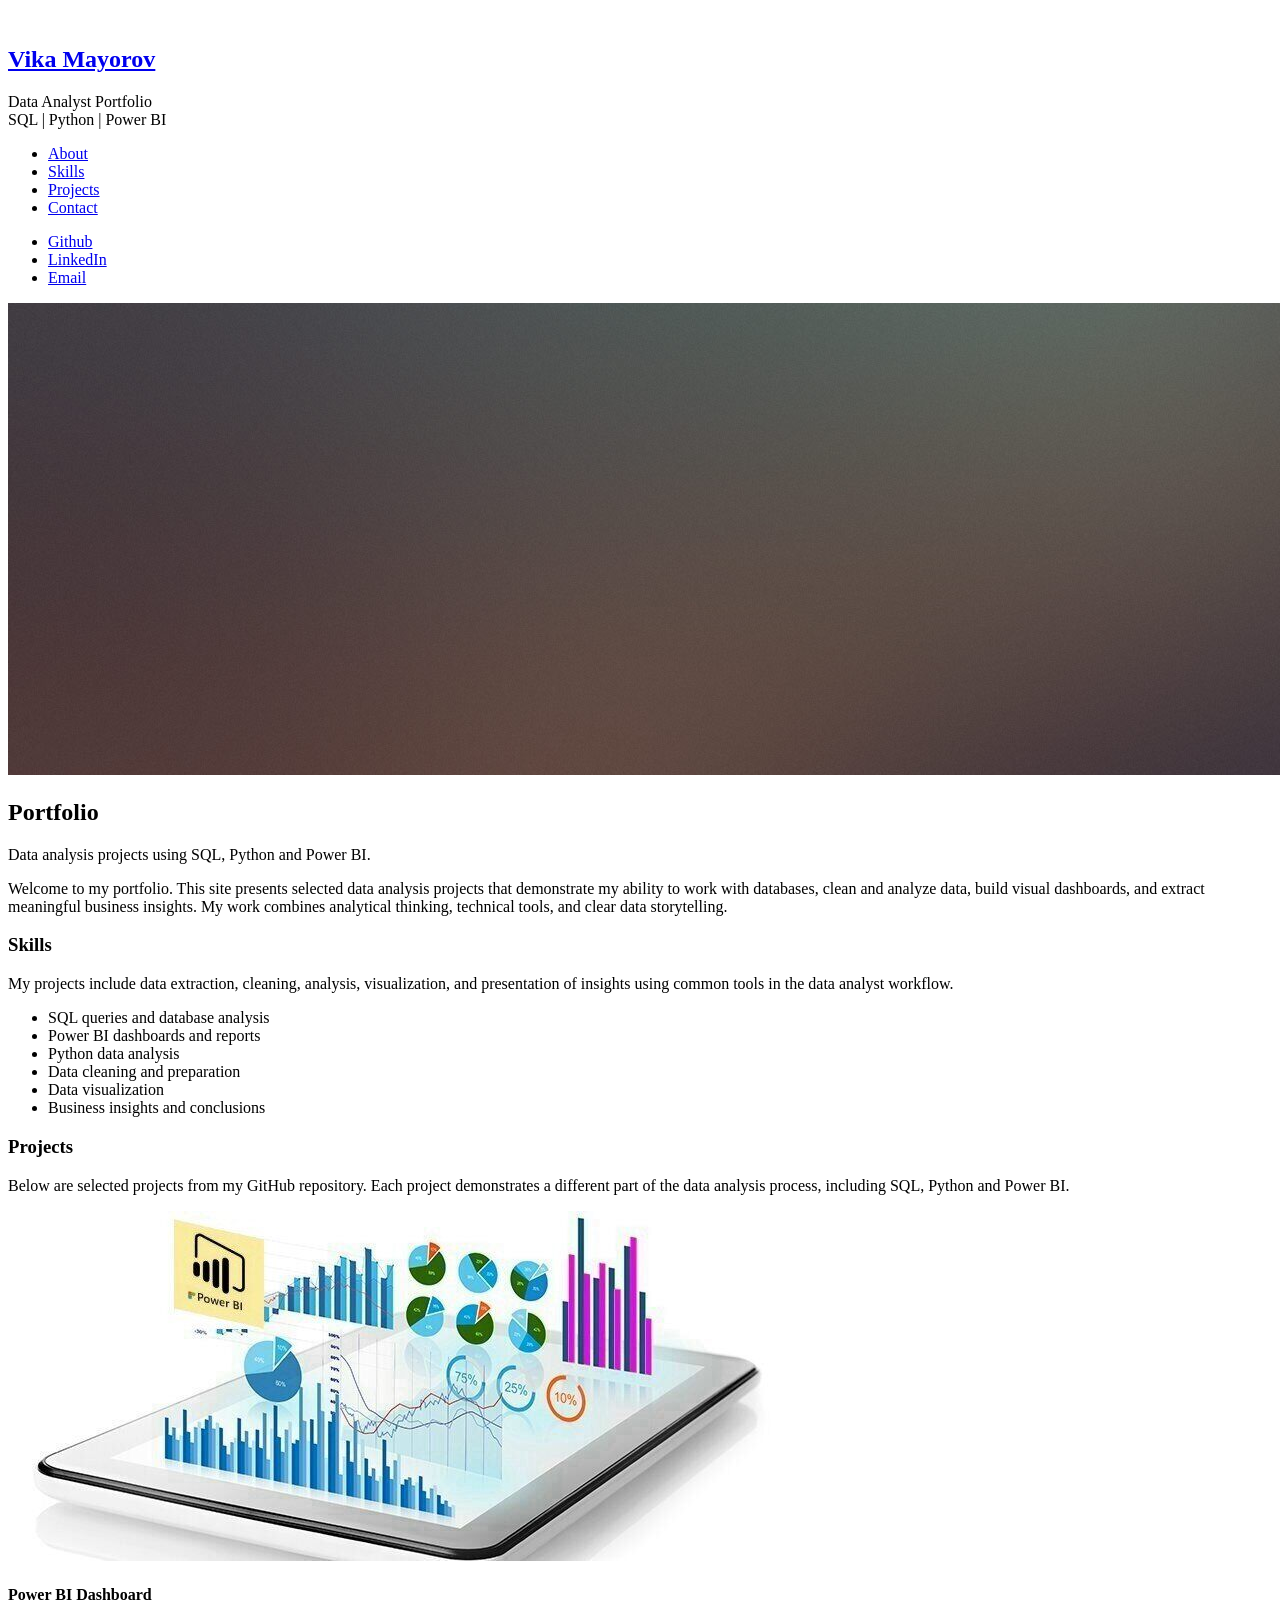
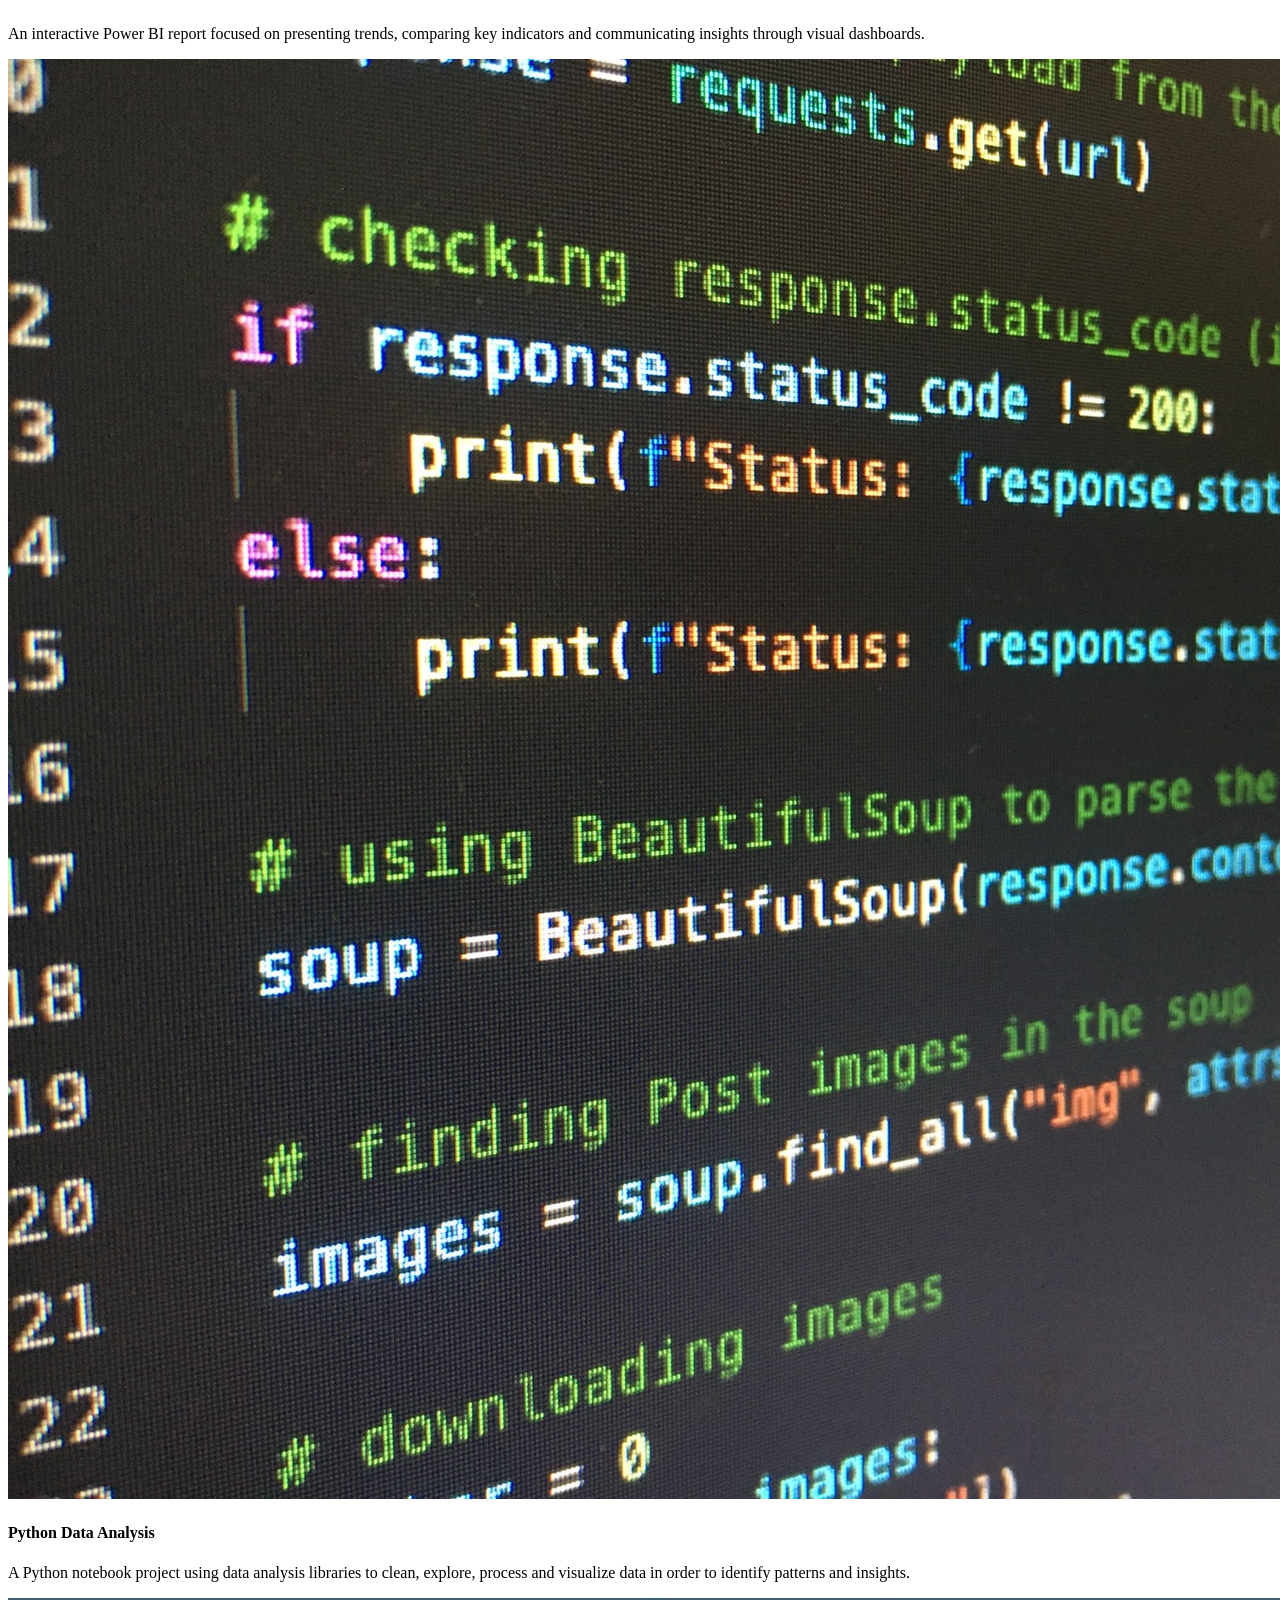
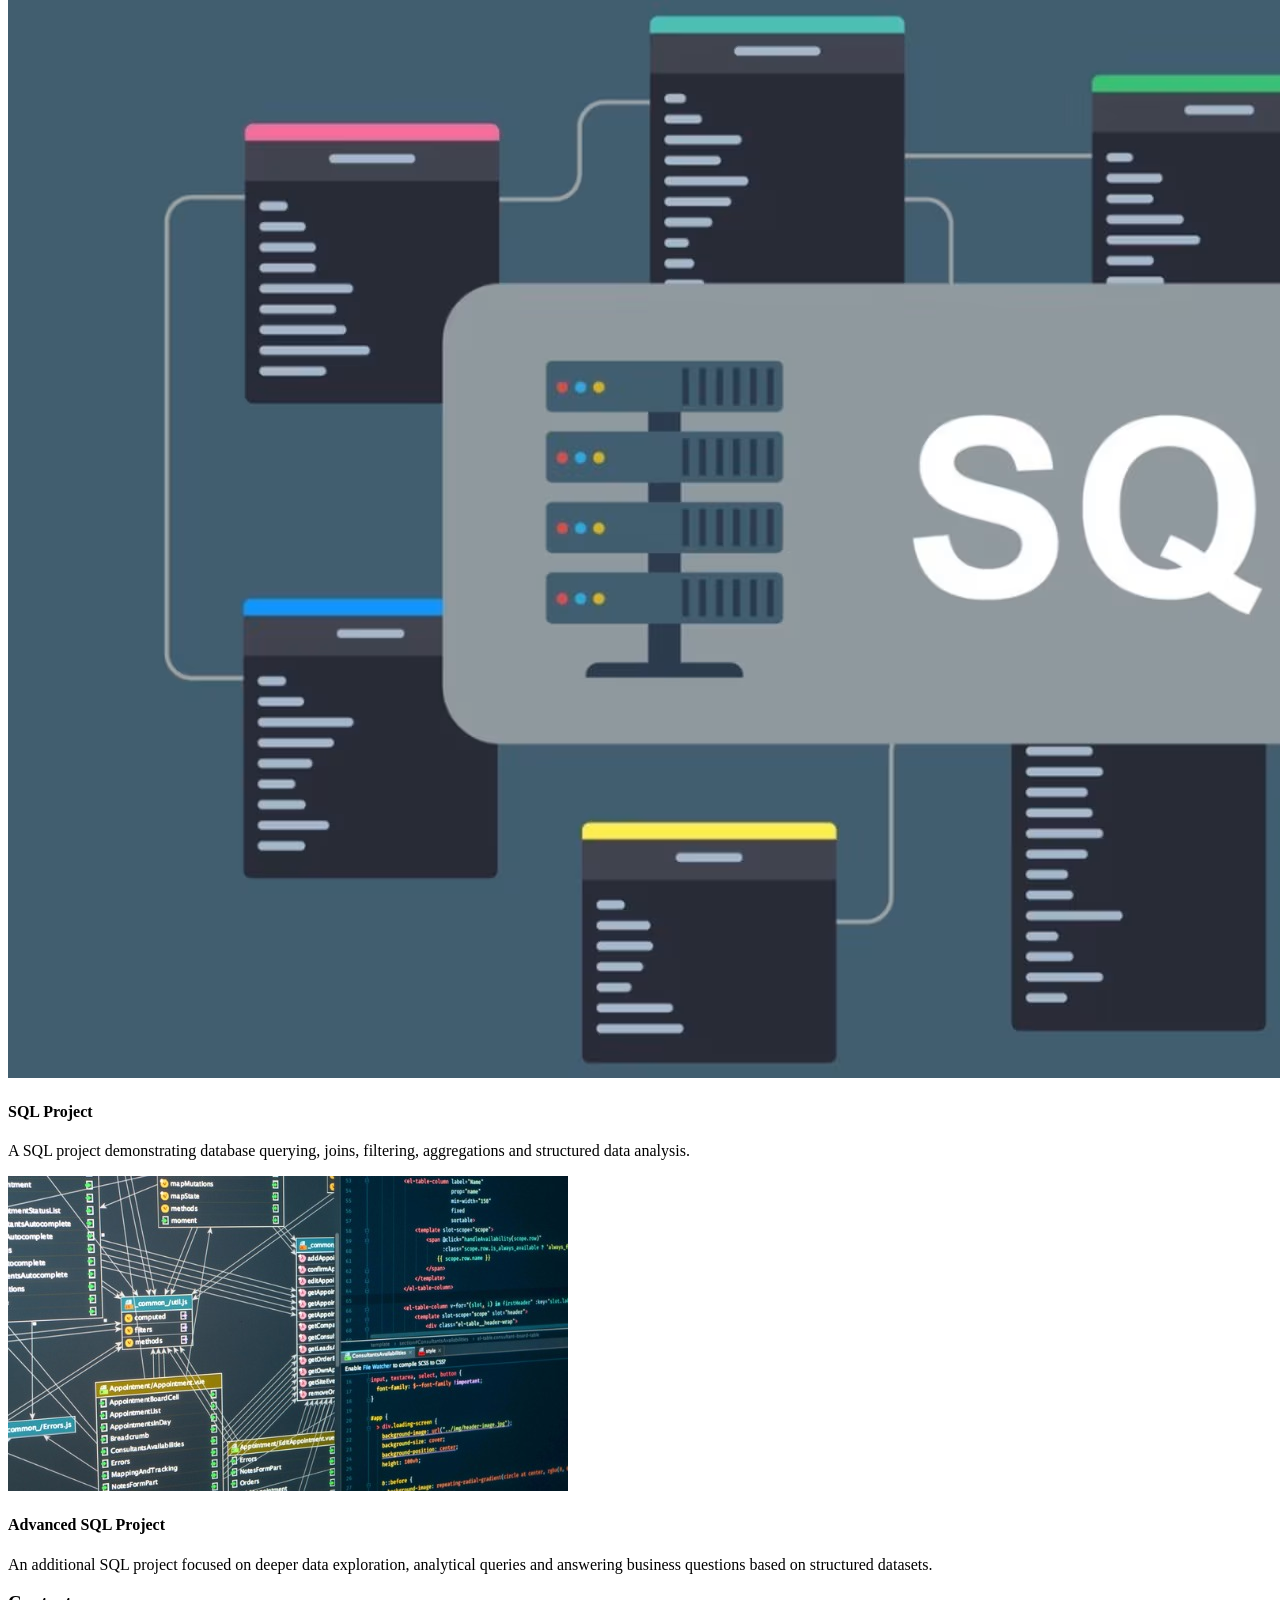
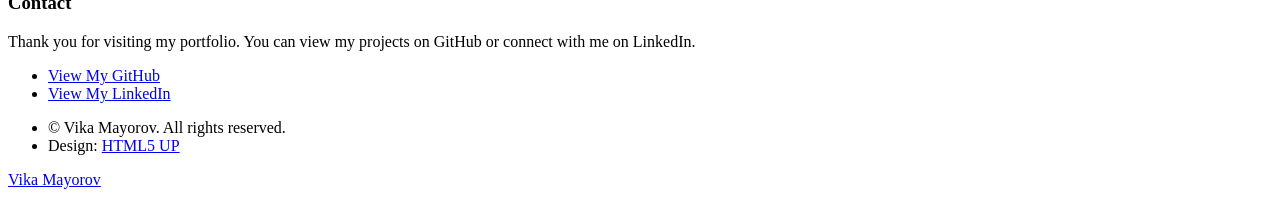
==== index.html @ a0017c41 "Add files via upload" ====
<!DOCTYPE HTML>
<html>
	<head>
		<title>Portfolio | Vika Mayorov</title>
		<meta charset="utf-8" />
		<meta name="viewport" content="width=device-width, initial-scale=1, user-scalable=no" />
		<link rel="stylesheet" href="assets/css/main.css" />
	</head>
	<body class="is-preload">

		<section id="header">
			<header>
				<span class="image avatar"><img src="myphoto.jpg" alt="" /></span>
				<h1 id="logo"><a href="#">Vika Mayorov</a></h1>
				<p>Data Analyst Portfolio<br />
				SQL | Python | Power BI</p>
			</header>

			<nav id="nav">
				<ul>
					<li><a href="#one" class="active">About</a></li>
					<li><a href="#two">Skills</a></li>
					<li><a href="#three">Projects</a></li>
					<li><a href="#four">Contact</a></li>
				</ul>
			</nav>

			<footer>
				<ul class="icons">
	<li><a href="https://github.com/victoriavy-spec" class="icon brands fa-github" target="_blank"><span class="label">Github</span></a></li>
	<li><a href="https://www.linkedin.com/in/vika-mayorov-6a6396375/" class="icon brands fa-linkedin" target="_blank"><span class="label">LinkedIn</span></a></li>
	<li><a href="#four" class="icon solid fa-envelope"><span class="label">Email</span></a></li>
</ul>
			</footer>
		</section>

		<div id="wrapper">

			<div id="main">

				<section id="one">
					<div class="image main" data-position="center">
						<img src="images/banner.jpg" alt="" />
					</div>

					<div class="container">
						<header class="major">
							<h2>Portfolio</h2>
							<p>Data analysis projects using SQL, Python and Power BI.</p>
						</header>

						<p>
							Welcome to my portfolio. This site presents selected data analysis projects that demonstrate my ability to work with databases, clean and analyze data, build visual dashboards, and extract meaningful business insights. My work combines analytical thinking, technical tools, and clear data storytelling.
						</p>
					</div>
				</section>

				<section id="two">
					<div class="container">
						<h3>Skills</h3>
						<p>
							My projects include data extraction, cleaning, analysis, visualization, and presentation of insights using common tools in the data analyst workflow.
						</p>

						<ul class="feature-icons">
							<li class="icon solid fa-database">SQL queries and database analysis</li>
							<li class="icon solid fa-chart-bar">Power BI dashboards and reports</li>
							<li class="icon solid fa-code">Python data analysis</li>
							<li class="icon solid fa-table">Data cleaning and preparation</li>
							<li class="icon solid fa-chart-line">Data visualization</li>
							<li class="icon solid fa-lightbulb">Business insights and conclusions</li>
						</ul>
					</div>
				</section>

				<section id="three">
	<div class="container">
		<h3>Projects</h3>
		<p>
			Below are selected projects from my GitHub repository. Each project demonstrates a different part of the data analysis process, including SQL, Python and Power BI.
		</p>

		<div class="features">

			<article>
				<a href="https://github.com/victoriavy-spec/Project1/blob/main/ProjectPowerBI2.pbix" class="image" target="_blank">
					<img src="images/powerbiimage.jpg" alt="Power BI project" />
				</a>
				<div class="inner">
					<h4>Power BI Dashboard</h4>
					<p>
						An interactive Power BI report focused on presenting trends, comparing key indicators and communicating insights through visual dashboards.
					</p>
				</div>
			</article>

			<article>
				<a href="https://github.com/victoriavy-spec/Project1/blob/main/Python%20project%20-%20Vika%20Mayorov.ipynb" class="image" target="_blank">
					<img src="images/Pythonimage.jpg" alt="Python data analysis project" />
				</a>
				<div class="inner">
					<h4>Python Data Analysis</h4>
					<p>
						A Python notebook project using data analysis libraries to clean, explore, process and visualize data in order to identify patterns and insights.
					</p>
				</div>
			</article>

			<article>
				<a href="https://github.com/victoriavy-spec/Project1/blob/main/SQLProject.sql" class="image" target="_blank">
					<img src="images/sqlimage1.jpg" alt="SQL project" />
				</a>
				<div class="inner">
					<h4>SQL Project</h4>
					<p>
						A SQL project demonstrating database querying, joins, filtering, aggregations and structured data analysis.
					</p>
				</div>
			</article>

			<article>
				<a href="https://github.com/victoriavy-spec/Project1/blob/main/%D7%A4%D7%A8%D7%95%D7%99%D7%99%D7%A7%D7%98%202%20-%20%D7%95%D7%99%D7%A7%D7%94.sql" class="image" target="_blank">
					<img src="images/sqlimage2.jpg" alt="Advanced SQL project" />
				</a>
				<div class="inner">
					<h4>Advanced SQL Project</h4>
					<p>
						An additional SQL project focused on deeper data exploration, analytical queries and answering business questions based on structured datasets.
					</p>
				</div>
			</article>

		</div>
	</div>
</section>

<section id="four">
	<div class="container">
		<h3>Contact</h3>
		<p>
			Thank you for visiting my portfolio. You can view my projects on GitHub or connect with me on LinkedIn.
		</p>

		<ul class="actions">
			<li>
				<a href="https://github.com/victoriavy-spec" class="button primary" target="_blank">
					View My GitHub
				</a>
			</li>
			<li>
				<a href="https://www.linkedin.com/in/vika-mayorov-6a6396375/" class="button" target="_blank">
					View My LinkedIn
				</a>
			</li>
		</ul>
	</div>
</section>

			<section id="footer">
				<div class="container">
					<ul class="copyright">
						<li>&copy; Vika Mayorov. All rights reserved.</li>
						<li>Design: <a href="http://html5up.net">HTML5 UP</a></li>
					</ul>
				</div>
			</section>

		</div>

		<script src="assets/js/jquery.min.js"></script>
		<script src="assets/js/jquery.scrollex.min.js"></script>
		<script src="assets/js/jquery.scrolly.min.js"></script>
		<script src="assets/js/browser.min.js"></script>
		<script src="assets/js/breakpoints.min.js"></script>
		<script src="assets/js/util.js"></script>
		<script src="assets/js/main.js"></script>

	</body>
</html>
---- assets/css/main.css ----
@import url("fontawesome-all.min.css");
@import url("https://fonts.googleapis.com/css?family=Lato:400,400italic,700,700italic|Source+Code+Pro:400");

/*
	Read Only by HTML5 UP
	html5up.net | @ajlkn
	Free for personal and commercial use under the CCA 3.0 license (html5up.net/license)
*/

html, body, div, span, applet, object,
iframe, h1, h2, h3, h4, h5, h6, p, blockquote,
pre, a, abbr, acronym, address, big, cite,
code, del, dfn, em, img, ins, kbd, q, s, samp,
small, strike, strong, sub, sup, tt, var, b,
u, i, center, dl, dt, dd, ol, ul, li, fieldset,
form, label, legend, table, caption, tbody,
tfoot, thead, tr, th, td, article, aside,
canvas, details, embed, figure, figcaption,
footer, header, hgroup, menu, nav, output, ruby,
section, summary, time, mark, audio, video {
	margin: 0;
	padding: 0;
	border: 0;
	font-size: 100%;
	font: inherit;
	vertical-align: baseline;}

article, aside, details, figcaption, figure,
footer, header, hgroup, menu, nav, section {
	display: block;}

body {
	line-height: 1;
}

ol, ul {
	list-style: none;
}

blockquote, q {
	quotes: none;
}

	blockquote:before, blockquote:after, q:before, q:after {
		content: '';
		content: none;
	}

table {
	border-collapse: collapse;
	border-spacing: 0;
}

body {
	-webkit-text-size-adjust: none;
}

mark {
	background-color: transparent;
	color: inherit;
}

input::-moz-focus-inner {
	border: 0;
	padding: 0;
}

input, select, textarea {
	-moz-appearance: none;
	-webkit-appearance: none;
	-ms-appearance: none;
	appearance: none;
}

/* Basic */

	html {
		box-sizing: border-box;
	}

	*, *:before, *:after {
		box-sizing: inherit;
	}

	body {
		background: #fff;
	}

		body.is-preload *, body.is-preload *:before, body.is-preload *:after {
			-moz-animation: none !important;
			-webkit-animation: none !important;
			-ms-animation: none !important;
			animation: none !important;
			-moz-transition: none !important;
			-webkit-transition: none !important;
			-ms-transition: none !important;
			transition: none !important;
		}

	body, input, select, textarea {
		color: #888;
		font-family: "Lato", sans-serif;
		font-size: 16pt;
		font-weight: 400;
		line-height: 1.75em;
	}

	a {
		-moz-transition: color 0.2s ease-in-out, border-color 0.2s ease-in-out;
		-webkit-transition: color 0.2s ease-in-out, border-color 0.2s ease-in-out;
		-ms-transition: color 0.2s ease-in-out, border-color 0.2s ease-in-out;
		transition: color 0.2s ease-in-out, border-color 0.2s ease-in-out;
		border-bottom: solid 1px #e4e4e4;
		color: inherit;
		text-decoration: none;
	}

		a:hover {
			border-bottom-color: transparent;
			color: #4acaa8 !important;
		}

	strong, b {
		color: #777;
		font-weight: 700;
	}

	em, i {
		font-style: italic;
	}

	p {
		margin: 0 0 2.25em 0;
	}

	h1, h2, h3, h4, h5, h6 {
		color: #777;
		font-weight: 700;
		line-height: 1em;
		margin: 0 0 0.5625em 0;
	}

		h1 a, h2 a, h3 a, h4 a, h5 a, h6 a {
			border: 0;
			color: inherit;
			text-decoration: none;
		}

	h2 {
		font-size: 2em;
		line-height: 1.5em;
	}

	h3 {
		font-size: 1.75em;
		line-height: 1.5em;
	}

	h4 {
		font-size: 1.25em;
		line-height: 1.5em;
	}

	h5 {
		font-size: 0.9em;
		line-height: 1.5em;
	}

	h6 {
		font-size: 0.7em;
		line-height: 1.5em;
	}

	sub {
		font-size: 0.8em;
		position: relative;
		top: 0.5em;
	}

	sup {
		font-size: 0.8em;
		position: relative;
		top: -0.5em;
	}

	hr {
		border: 0;
		border-bottom: solid 2px #f4f4f4;
		margin: 2.25em 0;
	}

		hr.major {
			margin: 3.375em 0;
		}

	blockquote {
		border-left: solid 8px #e4e4e4;
		font-style: italic;
		margin: 0 0 2.25em 0;
		padding: 0.5em 0 0.5em 2em;
	}

	code {
		background: #555;
		border-radius: 5px;
		color: #fff;
		font-family: "Source Code Pro", monospace;
		font-size: 0.9em;
		margin: 0 0.25em;
		padding: 0.25em 0.65em;
	}

	pre {
		font-family: "Source Code Pro", monospace;
		font-size: 0.9em;
		margin: 0 0 2.25em 0;
	}

		pre code {
			-webkit-overflow-scrolling: touch;
			display: block;
			line-height: 1.5em;
			overflow-x: auto;
			padding: 1em 1.5em;
		}

	.align-left {
		text-align: left;
	}

	.align-center {
		text-align: center;
	}

	.align-right {
		text-align: right;
	}

/* Row */

	.row {
		display: flex;
		flex-wrap: wrap;
		box-sizing: border-box;
		align-items: stretch;
	}

		.row > * {
			box-sizing: border-box;
		}

		.row.gtr-uniform > * > :last-child {
			margin-bottom: 0;
		}

		.row.aln-left {
			justify-content: flex-start;
		}

		.row.aln-center {
			justify-content: center;
		}

		.row.aln-right {
			justify-content: flex-end;
		}

		.row.aln-top {
			align-items: flex-start;
		}

		.row.aln-middle {
			align-items: center;
		}

		.row.aln-bottom {
			align-items: flex-end;
		}

		.row > .imp {
			order: -1;
		}

		.row > .col-1 {
			width: 8.33333%;
		}

		.row > .off-1 {
			margin-left: 8.33333%;
		}

		.row > .col-2 {
			width: 16.66667%;
		}

		.row > .off-2 {
			margin-left: 16.66667%;
		}

		.row > .col-3 {
			width: 25%;
		}

		.row > .off-3 {
			margin-left: 25%;
		}

		.row > .col-4 {
			width: 33.33333%;
		}

		.row > .off-4 {
			margin-left: 33.33333%;
		}

		.row > .col-5 {
			width: 41.66667%;
		}

		.row > .off-5 {
			margin-left: 41.66667%;
		}

		.row > .col-6 {
			width: 50%;
		}

		.row > .off-6 {
			margin-left: 50%;
		}

		.row > .col-7 {
			width: 58.33333%;
		}

		.row > .off-7 {
			margin-left: 58.33333%;
		}

		.row > .col-8 {
			width: 66.66667%;
		}

		.row > .off-8 {
			margin-left: 66.66667%;
		}

		.row > .col-9 {
			width: 75%;
		}

		.row > .off-9 {
			margin-left: 75%;
		}

		.row > .col-10 {
			width: 83.33333%;
		}

		.row > .off-10 {
			margin-left: 83.33333%;
		}

		.row > .col-11 {
			width: 91.66667%;
		}

		.row > .off-11 {
			margin-left: 91.66667%;
		}

		.row > .col-12 {
			width: 100%;
		}

		.row > .off-12 {
			margin-left: 100%;
		}

		.row.gtr-0 {
			margin-top: 0;
			margin-left: 0em;
		}

			.row.gtr-0 > * {
				padding: 0 0 0 0em;
			}

			.row.gtr-0.gtr-uniform {
				margin-top: 0em;
			}

				.row.gtr-0.gtr-uniform > * {
					padding-top: 0em;
				}

		.row.gtr-25 {
			margin-top: 0;
			margin-left: -0.5em;
		}

			.row.gtr-25 > * {
				padding: 0 0 0 0.5em;
			}

			.row.gtr-25.gtr-uniform {
				margin-top: -0.5em;
			}

				.row.gtr-25.gtr-uniform > * {
					padding-top: 0.5em;
				}

		.row.gtr-50 {
			margin-top: 0;
			margin-left: -1em;
		}

			.row.gtr-50 > * {
				padding: 0 0 0 1em;
			}

			.row.gtr-50.gtr-uniform {
				margin-top: -1em;
			}

				.row.gtr-50.gtr-uniform > * {
					padding-top: 1em;
				}

		.row {
			margin-top: 0;
			margin-left: -2em;
		}

			.row > * {
				padding: 0 0 0 2em;
			}

			.row.gtr-uniform {
				margin-top: -2em;
			}

				.row.gtr-uniform > * {
					padding-top: 2em;
				}

		.row.gtr-150 {
			margin-top: 0;
			margin-left: -3em;
		}

			.row.gtr-150 > * {
				padding: 0 0 0 3em;
			}

			.row.gtr-150.gtr-uniform {
				margin-top: -3em;
			}

				.row.gtr-150.gtr-uniform > * {
					padding-top: 3em;
				}

		.row.gtr-200 {
			margin-top: 0;
			margin-left: -4em;
		}

			.row.gtr-200 > * {
				padding: 0 0 0 4em;
			}

			.row.gtr-200.gtr-uniform {
				margin-top: -4em;
			}

				.row.gtr-200.gtr-uniform > * {
					padding-top: 4em;
				}

		@media screen and (max-width: 1680px) {

			.row {
				display: flex;
				flex-wrap: wrap;
				box-sizing: border-box;
				align-items: stretch;
			}

				.row > * {
					box-sizing: border-box;
				}

				.row.gtr-uniform > * > :last-child {
					margin-bottom: 0;
				}

				.row.aln-left {
					justify-content: flex-start;
				}

				.row.aln-center {
					justify-content: center;
				}

				.row.aln-right {
					justify-content: flex-end;
				}

				.row.aln-top {
					align-items: flex-start;
				}

				.row.aln-middle {
					align-items: center;
				}

				.row.aln-bottom {
					align-items: flex-end;
				}

				.row > .imp-xlarge {
					order: -1;
				}

				.row > .col-1-xlarge {
					width: 8.33333%;
				}

				.row > .off-1-xlarge {
					margin-left: 8.33333%;
				}

				.row > .col-2-xlarge {
					width: 16.66667%;
				}

				.row > .off-2-xlarge {
					margin-left: 16.66667%;
				}

				.row > .col-3-xlarge {
					width: 25%;
				}

				.row > .off-3-xlarge {
					margin-left: 25%;
				}

				.row > .col-4-xlarge {
					width: 33.33333%;
				}

				.row > .off-4-xlarge {
					margin-left: 33.33333%;
				}

				.row > .col-5-xlarge {
					width: 41.66667%;
				}

				.row > .off-5-xlarge {
					margin-left: 41.66667%;
				}

				.row > .col-6-xlarge {
					width: 50%;
				}

				.row > .off-6-xlarge {
					margin-left: 50%;
				}

				.row > .col-7-xlarge {
					width: 58.33333%;
				}

				.row > .off-7-xlarge {
					margin-left: 58.33333%;
				}

				.row > .col-8-xlarge {
					width: 66.66667%;
				}

				.row > .off-8-xlarge {
					margin-left: 66.66667%;
				}

				.row > .col-9-xlarge {
					width: 75%;
				}

				.row > .off-9-xlarge {
					margin-left: 75%;
				}

				.row > .col-10-xlarge {
					width: 83.33333%;
				}

				.row > .off-10-xlarge {
					margin-left: 83.33333%;
				}

				.row > .col-11-xlarge {
					width: 91.66667%;
				}

				.row > .off-11-xlarge {
					margin-left: 91.66667%;
				}

				.row > .col-12-xlarge {
					width: 100%;
				}

				.row > .off-12-xlarge {
					margin-left: 100%;
				}

				.row.gtr-0 {
					margin-top: 0;
					margin-left: 0em;
				}

					.row.gtr-0 > * {
						padding: 0 0 0 0em;
					}

					.row.gtr-0.gtr-uniform {
						margin-top: 0em;
					}

						.row.gtr-0.gtr-uniform > * {
							padding-top: 0em;
						}

				.row.gtr-25 {
					margin-top: 0;
					margin-left: -0.5em;
				}

					.row.gtr-25 > * {
						padding: 0 0 0 0.5em;
					}

					.row.gtr-25.gtr-uniform {
						margin-top: -0.5em;
					}

						.row.gtr-25.gtr-uniform > * {
							padding-top: 0.5em;
						}

				.row.gtr-50 {
					margin-top: 0;
					margin-left: -1em;
				}

					.row.gtr-50 > * {
						padding: 0 0 0 1em;
					}

					.row.gtr-50.gtr-uniform {
						margin-top: -1em;
					}

						.row.gtr-50.gtr-uniform > * {
							padding-top: 1em;
						}

				.row {
					margin-top: 0;
					margin-left: -2em;
				}

					.row > * {
						padding: 0 0 0 2em;
					}

					.row.gtr-uniform {
						margin-top: -2em;
					}

						.row.gtr-uniform > * {
							padding-top: 2em;
						}

				.row.gtr-150 {
					margin-top: 0;
					margin-left: -3em;
				}

					.row.gtr-150 > * {
						padding: 0 0 0 3em;
					}

					.row.gtr-150.gtr-uniform {
						margin-top: -3em;
					}

						.row.gtr-150.gtr-uniform > * {
							padding-top: 3em;
						}

				.row.gtr-200 {
					margin-top: 0;
					margin-left: -4em;
				}

					.row.gtr-200 > * {
						padding: 0 0 0 4em;
					}

					.row.gtr-200.gtr-uniform {
						margin-top: -4em;
					}

						.row.gtr-200.gtr-uniform > * {
							padding-top: 4em;
						}

		}

		@media screen and (max-width: 1280px) {

			.row {
				display: flex;
				flex-wrap: wrap;
				box-sizing: border-box;
				align-items: stretch;
			}

				.row > * {
					box-sizing: border-box;
				}

				.row.gtr-uniform > * > :last-child {
					margin-bottom: 0;
				}

				.row.aln-left {
					justify-content: flex-start;
				}

				.row.aln-center {
					justify-content: center;
				}

				.row.aln-right {
					justify-content: flex-end;
				}

				.row.aln-top {
					align-items: flex-start;
				}

				.row.aln-middle {
					align-items: center;
				}

				.row.aln-bottom {
					align-items: flex-end;
				}

				.row > .imp-large {
					order: -1;
				}

				.row > .col-1-large {
					width: 8.33333%;
				}

				.row > .off-1-large {
					margin-left: 8.33333%;
				}

				.row > .col-2-large {
					width: 16.66667%;
				}

				.row > .off-2-large {
					margin-left: 16.66667%;
				}

				.row > .col-3-large {
					width: 25%;
				}

				.row > .off-3-large {
					margin-left: 25%;
				}

				.row > .col-4-large {
					width: 33.33333%;
				}

				.row > .off-4-large {
					margin-left: 33.33333%;
				}

				.row > .col-5-large {
					width: 41.66667%;
				}

				.row > .off-5-large {
					margin-left: 41.66667%;
				}

				.row > .col-6-large {
					width: 50%;
				}

				.row > .off-6-large {
					margin-left: 50%;
				}

				.row > .col-7-large {
					width: 58.33333%;
				}

				.row > .off-7-large {
					margin-left: 58.33333%;
				}

				.row > .col-8-large {
					width: 66.66667%;
				}

				.row > .off-8-large {
					margin-left: 66.66667%;
				}

				.row > .col-9-large {
					width: 75%;
				}

				.row > .off-9-large {
					margin-left: 75%;
				}

				.row > .col-10-large {
					width: 83.33333%;
				}

				.row > .off-10-large {
					margin-left: 83.33333%;
				}

				.row > .col-11-large {
					width: 91.66667%;
				}

				.row > .off-11-large {
					margin-left: 91.66667%;
				}

				.row > .col-12-large {
					width: 100%;
				}

				.row > .off-12-large {
					margin-left: 100%;
				}

				.row.gtr-0 {
					margin-top: 0;
					margin-left: 0em;
				}

					.row.gtr-0 > * {
						padding: 0 0 0 0em;
					}

					.row.gtr-0.gtr-uniform {
						margin-top: 0em;
					}

						.row.gtr-0.gtr-uniform > * {
							padding-top: 0em;
						}

				.row.gtr-25 {
					margin-top: 0;
					margin-left: -0.375em;
				}

					.row.gtr-25 > * {
						padding: 0 0 0 0.375em;
					}

					.row.gtr-25.gtr-uniform {
						margin-top: -0.375em;
					}

						.row.gtr-25.gtr-uniform > * {
							padding-top: 0.375em;
						}

				.row.gtr-50 {
					margin-top: 0;
					margin-left: -0.75em;
				}

					.row.gtr-50 > * {
						padding: 0 0 0 0.75em;
					}

					.row.gtr-50.gtr-uniform {
						margin-top: -0.75em;
					}

						.row.gtr-50.gtr-uniform > * {
							padding-top: 0.75em;
						}

				.row {
					margin-top: 0;
					margin-left: -1.5em;
				}

					.row > * {
						padding: 0 0 0 1.5em;
					}

					.row.gtr-uniform {
						margin-top: -1.5em;
					}

						.row.gtr-uniform > * {
							padding-top: 1.5em;
						}

				.row.gtr-150 {
					margin-top: 0;
					margin-left: -2.25em;
				}

					.row.gtr-150 > * {
						padding: 0 0 0 2.25em;
					}

					.row.gtr-150.gtr-uniform {
						margin-top: -2.25em;
					}

						.row.gtr-150.gtr-uniform > * {
							padding-top: 2.25em;
						}

				.row.gtr-200 {
					margin-top: 0;
					margin-left: -3em;
				}

					.row.gtr-200 > * {
						padding: 0 0 0 3em;
					}

					.row.gtr-200.gtr-uniform {
						margin-top: -3em;
					}

						.row.gtr-200.gtr-uniform > * {
							padding-top: 3em;
						}

		}

		@media screen and (max-width: 1024px) {

			.row {
				display: flex;
				flex-wrap: wrap;
				box-sizing: border-box;
				align-items: stretch;
			}

				.row > * {
					box-sizing: border-box;
				}

				.row.gtr-uniform > * > :last-child {
					margin-bottom: 0;
				}

				.row.aln-left {
					justify-content: flex-start;
				}

				.row.aln-center {
					justify-content: center;
				}

				.row.aln-right {
					justify-content: flex-end;
				}

				.row.aln-top {
					align-items: flex-start;
				}

				.row.aln-middle {
					align-items: center;
				}

				.row.aln-bottom {
					align-items: flex-end;
				}

				.row > .imp-medium {
					order: -1;
				}

				.row > .col-1-medium {
					width: 8.33333%;
				}

				.row > .off-1-medium {
					margin-left: 8.33333%;
				}

				.row > .col-2-medium {
					width: 16.66667%;
				}

				.row > .off-2-medium {
					margin-left: 16.66667%;
				}

				.row > .col-3-medium {
					width: 25%;
				}

				.row > .off-3-medium {
					margin-left: 25%;
				}

				.row > .col-4-medium {
					width: 33.33333%;
				}

				.row > .off-4-medium {
					margin-left: 33.33333%;
				}

				.row > .col-5-medium {
					width: 41.66667%;
				}

				.row > .off-5-medium {
					margin-left: 41.66667%;
				}

				.row > .col-6-medium {
					width: 50%;
				}

				.row > .off-6-medium {
					margin-left: 50%;
				}

				.row > .col-7-medium {
					width: 58.33333%;
				}

				.row > .off-7-medium {
					margin-left: 58.33333%;
				}

				.row > .col-8-medium {
					width: 66.66667%;
				}

				.row > .off-8-medium {
					margin-left: 66.66667%;
				}

				.row > .col-9-medium {
					width: 75%;
				}

				.row > .off-9-medium {
					margin-left: 75%;
				}

				.row > .col-10-medium {
					width: 83.33333%;
				}

				.row > .off-10-medium {
					margin-left: 83.33333%;
				}

				.row > .col-11-medium {
					width: 91.66667%;
				}

				.row > .off-11-medium {
					margin-left: 91.66667%;
				}

				.row > .col-12-medium {
					width: 100%;
				}

				.row > .off-12-medium {
					margin-left: 100%;
				}

				.row.gtr-0 {
					margin-top: 0;
					margin-left: 0em;
				}

					.row.gtr-0 > * {
						padding: 0 0 0 0em;
					}

					.row.gtr-0.gtr-uniform {
						margin-top: 0em;
					}

						.row.gtr-0.gtr-uniform > * {
							padding-top: 0em;
						}

				.row.gtr-25 {
					margin-top: 0;
					margin-left: -0.375em;
				}

					.row.gtr-25 > * {
						padding: 0 0 0 0.375em;
					}

					.row.gtr-25.gtr-uniform {
						margin-top: -0.375em;
					}

						.row.gtr-25.gtr-uniform > * {
							padding-top: 0.375em;
						}

				.row.gtr-50 {
					margin-top: 0;
					margin-left: -0.75em;
				}

					.row.gtr-50 > * {
						padding: 0 0 0 0.75em;
					}

					.row.gtr-50.gtr-uniform {
						margin-top: -0.75em;
					}

						.row.gtr-50.gtr-uniform > * {
							padding-top: 0.75em;
						}

				.row {
					margin-top: 0;
					margin-left: -1.5em;
				}

					.row > * {
						padding: 0 0 0 1.5em;
					}

					.row.gtr-uniform {
						margin-top: -1.5em;
					}

						.row.gtr-uniform > * {
							padding-top: 1.5em;
						}

				.row.gtr-150 {
					margin-top: 0;
					margin-left: -2.25em;
				}

					.row.gtr-150 > * {
						padding: 0 0 0 2.25em;
					}

					.row.gtr-150.gtr-uniform {
						margin-top: -2.25em;
					}

						.row.gtr-150.gtr-uniform > * {
							padding-top: 2.25em;
						}

				.row.gtr-200 {
					margin-top: 0;
					margin-left: -3em;
				}

					.row.gtr-200 > * {
						padding: 0 0 0 3em;
					}

					.row.gtr-200.gtr-uniform {
						margin-top: -3em;
					}

						.row.gtr-200.gtr-uniform > * {
							padding-top: 3em;
						}

		}

		@media screen and (max-width: 736px) {

			.row {
				display: flex;
				flex-wrap: wrap;
				box-sizing: border-box;
				align-items: stretch;
			}

				.row > * {
					box-sizing: border-box;
				}

				.row.gtr-uniform > * > :last-child {
					margin-bottom: 0;
				}

				.row.aln-left {
					justify-content: flex-start;
				}

				.row.aln-center {
					justify-content: center;
				}

				.row.aln-right {
					justify-content: flex-end;
				}

				.row.aln-top {
					align-items: flex-start;
				}

				.row.aln-middle {
					align-items: center;
				}

				.row.aln-bottom {
					align-items: flex-end;
				}

				.row > .imp-small {
					order: -1;
				}

				.row > .col-1-small {
					width: 8.33333%;
				}

				.row > .off-1-small {
					margin-left: 8.33333%;
				}

				.row > .col-2-small {
					width: 16.66667%;
				}

				.row > .off-2-small {
					margin-left: 16.66667%;
				}

				.row > .col-3-small {
					width: 25%;
				}

				.row > .off-3-small {
					margin-left: 25%;
				}

				.row > .col-4-small {
					width: 33.33333%;
				}

				.row > .off-4-small {
					margin-left: 33.33333%;
				}

				.row > .col-5-small {
					width: 41.66667%;
				}

				.row > .off-5-small {
					margin-left: 41.66667%;
				}

				.row > .col-6-small {
					width: 50%;
				}

				.row > .off-6-small {
					margin-left: 50%;
				}

				.row > .col-7-small {
					width: 58.33333%;
				}

				.row > .off-7-small {
					margin-left: 58.33333%;
				}

				.row > .col-8-small {
					width: 66.66667%;
				}

				.row > .off-8-small {
					margin-left: 66.66667%;
				}

				.row > .col-9-small {
					width: 75%;
				}

				.row > .off-9-small {
					margin-left: 75%;
				}

				.row > .col-10-small {
					width: 83.33333%;
				}

				.row > .off-10-small {
					margin-left: 83.33333%;
				}

				.row > .col-11-small {
					width: 91.66667%;
				}

				.row > .off-11-small {
					margin-left: 91.66667%;
				}

				.row > .col-12-small {
					width: 100%;
				}

				.row > .off-12-small {
					margin-left: 100%;
				}

				.row.gtr-0 {
					margin-top: 0;
					margin-left: 0em;
				}

					.row.gtr-0 > * {
						padding: 0 0 0 0em;
					}

					.row.gtr-0.gtr-uniform {
						margin-top: 0em;
					}

						.row.gtr-0.gtr-uniform > * {
							padding-top: 0em;
						}

				.row.gtr-25 {
					margin-top: 0;
					margin-left: -0.3125em;
				}

					.row.gtr-25 > * {
						padding: 0 0 0 0.3125em;
					}

					.row.gtr-25.gtr-uniform {
						margin-top: -0.3125em;
					}

						.row.gtr-25.gtr-uniform > * {
							padding-top: 0.3125em;
						}

				.row.gtr-50 {
					margin-top: 0;
					margin-left: -0.625em;
				}

					.row.gtr-50 > * {
						padding: 0 0 0 0.625em;
					}

					.row.gtr-50.gtr-uniform {
						margin-top: -0.625em;
					}

						.row.gtr-50.gtr-uniform > * {
							padding-top: 0.625em;
						}

				.row {
					margin-top: 0;
					margin-left: -1.25em;
				}

					.row > * {
						padding: 0 0 0 1.25em;
					}

					.row.gtr-uniform {
						margin-top: -1.25em;
					}

						.row.gtr-uniform > * {
							padding-top: 1.25em;
						}

				.row.gtr-150 {
					margin-top: 0;
					margin-left: -1.875em;
				}

					.row.gtr-150 > * {
						padding: 0 0 0 1.875em;
					}

					.row.gtr-150.gtr-uniform {
						margin-top: -1.875em;
					}

						.row.gtr-150.gtr-uniform > * {
							padding-top: 1.875em;
						}

				.row.gtr-200 {
					margin-top: 0;
					margin-left: -2.5em;
				}

					.row.gtr-200 > * {
						padding: 0 0 0 2.5em;
					}

					.row.gtr-200.gtr-uniform {
						margin-top: -2.5em;
					}

						.row.gtr-200.gtr-uniform > * {
							padding-top: 2.5em;
						}

		}

		@media screen and (max-width: 480px) {

			.row {
				display: flex;
				flex-wrap: wrap;
				box-sizing: border-box;
				align-items: stretch;
			}

				.row > * {
					box-sizing: border-box;
				}

				.row.gtr-uniform > * > :last-child {
					margin-bottom: 0;
				}

				.row.aln-left {
					justify-content: flex-start;
				}

				.row.aln-center {
					justify-content: center;
				}

				.row.aln-right {
					justify-content: flex-end;
				}

				.row.aln-top {
					align-items: flex-start;
				}

				.row.aln-middle {
					align-items: center;
				}

				.row.aln-bottom {
					align-items: flex-end;
				}

				.row > .imp-xsmall {
					order: -1;
				}

				.row > .col-1-xsmall {
					width: 8.33333%;
				}

				.row > .off-1-xsmall {
					margin-left: 8.33333%;
				}

				.row > .col-2-xsmall {
					width: 16.66667%;
				}

				.row > .off-2-xsmall {
					margin-left: 16.66667%;
				}

				.row > .col-3-xsmall {
					width: 25%;
				}

				.row > .off-3-xsmall {
					margin-left: 25%;
				}

				.row > .col-4-xsmall {
					width: 33.33333%;
				}

				.row > .off-4-xsmall {
					margin-left: 33.33333%;
				}

				.row > .col-5-xsmall {
					width: 41.66667%;
				}

				.row > .off-5-xsmall {
					margin-left: 41.66667%;
				}

				.row > .col-6-xsmall {
					width: 50%;
				}

				.row > .off-6-xsmall {
					margin-left: 50%;
				}

				.row > .col-7-xsmall {
					width: 58.33333%;
				}

				.row > .off-7-xsmall {
					margin-left: 58.33333%;
				}

				.row > .col-8-xsmall {
					width: 66.66667%;
				}

				.row > .off-8-xsmall {
					margin-left: 66.66667%;
				}

				.row > .col-9-xsmall {
					width: 75%;
				}

				.row > .off-9-xsmall {
					margin-left: 75%;
				}

				.row > .col-10-xsmall {
					width: 83.33333%;
				}

				.row > .off-10-xsmall {
					margin-left: 83.33333%;
				}

				.row > .col-11-xsmall {
					width: 91.66667%;
				}

				.row > .off-11-xsmall {
					margin-left: 91.66667%;
				}

				.row > .col-12-xsmall {
					width: 100%;
				}

				.row > .off-12-xsmall {
					margin-left: 100%;
				}

				.row.gtr-0 {
					margin-top: 0;
					margin-left: 0em;
				}

					.row.gtr-0 > * {
						padding: 0 0 0 0em;
					}

					.row.gtr-0.gtr-uniform {
						margin-top: 0em;
					}

						.row.gtr-0.gtr-uniform > * {
							padding-top: 0em;
						}

				.row.gtr-25 {
					margin-top: 0;
					margin-left: -0.3125em;
				}

					.row.gtr-25 > * {
						padding: 0 0 0 0.3125em;
					}

					.row.gtr-25.gtr-uniform {
						margin-top: -0.3125em;
					}

						.row.gtr-25.gtr-uniform > * {
							padding-top: 0.3125em;
						}

				.row.gtr-50 {
					margin-top: 0;
					margin-left: -0.625em;
				}

					.row.gtr-50 > * {
						padding: 0 0 0 0.625em;
					}

					.row.gtr-50.gtr-uniform {
						margin-top: -0.625em;
					}

						.row.gtr-50.gtr-uniform > * {
							padding-top: 0.625em;
						}

				.row {
					margin-top: 0;
					margin-left: -1.25em;
				}

					.row > * {
						padding: 0 0 0 1.25em;
					}

					.row.gtr-uniform {
						margin-top: -1.25em;
					}

						.row.gtr-uniform > * {
							padding-top: 1.25em;
						}

				.row.gtr-150 {
					margin-top: 0;
					margin-left: -1.875em;
				}

					.row.gtr-150 > * {
						padding: 0 0 0 1.875em;
					}

					.row.gtr-150.gtr-uniform {
						margin-top: -1.875em;
					}

						.row.gtr-150.gtr-uniform > * {
							padding-top: 1.875em;
						}

				.row.gtr-200 {
					margin-top: 0;
					margin-left: -2.5em;
				}

					.row.gtr-200 > * {
						padding: 0 0 0 2.5em;
					}

					.row.gtr-200.gtr-uniform {
						margin-top: -2.5em;
					}

						.row.gtr-200.gtr-uniform > * {
							padding-top: 2.5em;
						}

		}

/* Container */

	.container {
		margin: 0 auto;
		max-width: calc(100% - 4.5em);
		width: 45em;
	}

		.container.xsmall {
			width: 11.25em;
		}

		.container.small {
			width: 22.5em;
		}

		.container.medium {
			width: 33.75em;
		}

		.container.large {
			width: 56.25em;
		}

		.container.xlarge {
			width: 67.5em;
		}

		.container.max {
			width: 100%;
		}

		@media screen and (max-width: 1024px) {

			.container {
				width: 100% !important;
			}

		}

		@media screen and (max-width: 480px) {

			.container {
				max-width: calc(100% - 3.375em);
			}

		}

/* Section/Article */

	section.special, article.special {
		text-align: center;
	}

	header p {
		color: #aaa;
		position: relative;
		margin: 0 0 1.6875em 0;
	}

	header h2 + p {
		font-size: 1.25em;
		margin-top: -0.5em;
		line-height: 1.5em;
	}

	header h3 + p {
		font-size: 1.1em;
		margin-top: -0.35em;
		line-height: 1.5em;
	}

	header h4 + p,
	header h5 + p,
	header h6 + p {
		font-size: 0.9em;
		margin-top: -0.25em;
		line-height: 1.5em;
	}

	header.major h2 {
		color: #4acaa8;
		font-size: 3.5em;
	}

		header.major h2 + p {
			color: #777;
			font-size: 1.75em;
			font-weight: 700;
			margin-top: -0.75em;
		}

/* Form */

	form {
		margin: 0 0 2.25em 0;
	}

	label {
		color: #777;
		display: block;
		font-size: 0.9em;
		font-weight: 700;
		margin: 0 0 1.125em 0;
	}

	input::-moz-focus-inner {
		border: 0;
		padding: 0;
	}

	input[type="text"],
	input[type="password"],
	input[type="email"],
	select,
	textarea {
		-moz-appearance: none;
		-webkit-appearance: none;
		-ms-appearance: none;
		appearance: none;
		border-radius: 5px;
		border: none;
		border: solid 2px #e4e4e4;
		color: inherit;
		display: block;
		outline: 0;
		padding: 0 1em;
		text-decoration: none;
		width: 100%;
	}

		input[type="text"]:invalid,
		input[type="password"]:invalid,
		input[type="email"]:invalid,
		select:invalid,
		textarea:invalid {
			box-shadow: none;
		}

		input[type="text"]:focus,
		input[type="password"]:focus,
		input[type="email"]:focus,
		select:focus,
		textarea:focus {
			border-color: #4acaa8;
		}

	select {
		background-image: url("data:image/svg+xml;charset=utf8,%3Csvg xmlns='http://www.w3.org/2000/svg' width='40' height='40' preserveAspectRatio='none' viewBox='0 0 40 40'%3E%3Cpath d='M9.4,12.3l10.4,10.4l10.4-10.4c0.2-0.2,0.5-0.4,0.9-0.4c0.3,0,0.6,0.1,0.9,0.4l3.3,3.3c0.2,0.2,0.4,0.5,0.4,0.9 c0,0.4-0.1,0.6-0.4,0.9L20.7,31.9c-0.2,0.2-0.5,0.4-0.9,0.4c-0.3,0-0.6-0.1-0.9-0.4L4.3,17.3c-0.2-0.2-0.4-0.5-0.4-0.9 c0-0.4,0.1-0.6,0.4-0.9l3.3-3.3c0.2-0.2,0.5-0.4,0.9-0.4S9.1,12.1,9.4,12.3z' fill='%23e4e4e4' /%3E%3C/svg%3E");
		background-size: 1.25em;
		background-repeat: no-repeat;
		background-position: calc(100% - 1em) center;
		height: 2.75em;
		padding-right: 2.75em;
		text-overflow: ellipsis;
	}

		select option {
			color: #777;
			background: #fff;
		}

		select:focus::-ms-value {
			background-color: transparent;
		}

		select::-ms-expand {
			display: none;
		}

	input[type="text"],
	input[type="password"],
	input[type="email"],
	select {
		height: 2.75em;
	}

	textarea {
		padding: 0.75em 1em;
	}

	input[type="checkbox"],
	input[type="radio"] {
		-moz-appearance: none;
		-webkit-appearance: none;
		-ms-appearance: none;
		appearance: none;
		display: block;
		float: left;
		margin-right: -2em;
		opacity: 0;
		width: 1em;
		z-index: -1;
	}

		input[type="checkbox"] + label,
		input[type="radio"] + label {
			text-decoration: none;
			color: #888;
			cursor: pointer;
			display: inline-block;
			font-size: 1em;
			font-weight: 400;
			padding-left: 2.4em;
			padding-right: 0.75em;
			position: relative;
		}

			input[type="checkbox"] + label:before,
			input[type="radio"] + label:before {
				-moz-osx-font-smoothing: grayscale;
				-webkit-font-smoothing: antialiased;
				display: inline-block;
				font-style: normal;
				font-variant: normal;
				text-rendering: auto;
				line-height: 1;
				text-transform: none !important;
				font-family: 'Font Awesome 5 Free';
				font-weight: 900;
			}

			input[type="checkbox"] + label:before,
			input[type="radio"] + label:before {
				background: #fafafa;
				border-radius: 5px;
				border: solid 2px #e4e4e4;
				content: '';
				display: inline-block;
				font-size: 0.8em;
				height: 2.0625em;
				left: 0;
				line-height: 2.0625em;
				position: absolute;
				text-align: center;
				top: 0;
				width: 2.0625em;
			}

		input[type="checkbox"]:checked + label:before,
		input[type="radio"]:checked + label:before {
			background: #989898;
			border-color: #989898;
			color: #ffffff;
			content: '\f00c';
		}

		input[type="checkbox"]:focus + label:before,
		input[type="radio"]:focus + label:before {
			border-color: #4acaa8;
		}

	input[type="checkbox"] + label:before {
		border-radius: 5px;
	}

	input[type="radio"] + label:before {
		border-radius: 100%;
	}

	::-webkit-input-placeholder {
		color: #aaa !important;
		font-style: italic;
		opacity: 1.0;
	}

	:-moz-placeholder {
		color: #aaa !important;
		font-style: italic;
		opacity: 1.0;
	}

	::-moz-placeholder {
		color: #aaa !important;
		font-style: italic;
		opacity: 1.0;
	}

	:-ms-input-placeholder {
		color: #aaa !important;
		font-style: italic;
		opacity: 1.0;
	}

/* Box */

	.box {
		border-radius: 5px;
		border: solid 2px #e4e4e4;
		margin-bottom: 2.25em;
		padding: 1.5em;
	}

		.box > :last-child,
		.box > :last-child > :last-child,
		.box > :last-child > :last-child > :last-child {
			margin-bottom: 0;
		}

		.box.alt {
			border: 0;
			border-radius: 0;
			padding: 0;
		}

/* Icon */

	.icon {
		text-decoration: none;
		border-bottom: none;
		position: relative;
	}

		.icon:before {
			-moz-osx-font-smoothing: grayscale;
			-webkit-font-smoothing: antialiased;
			display: inline-block;
			font-style: normal;
			font-variant: normal;
			text-rendering: auto;
			line-height: 1;
			text-transform: none !important;
			font-family: 'Font Awesome 5 Free';
			font-weight: 400;
		}

		.icon > .label {
			display: none;
		}

		.icon:before {
			line-height: inherit;
		}

		.icon.solid:before {
			font-weight: 900;
		}

		.icon.brands:before {
			font-family: 'Font Awesome 5 Brands';
		}

/* Image */

	.image {
		border-radius: 5px;
		border: 0;
		display: inline-block;
		position: relative;
	}

		.image[data-position] img {
			-moz-object-fit: cover;
			-webkit-object-fit: cover;
			-ms-object-fit: cover;
			object-fit: cover;
			display: block;
			position: absolute;
			top: 0;
			left: 0;
			width: 100%;
			height: 100%;
		}

		.image[data-position="top left"] img {
			-moz-object-position: top left;
			-webkit-object-position: top left;
			-ms-object-position: top left;
			object-position: top left;
		}

		.image[data-position="top"] img {
			-moz-object-position: top;
			-webkit-object-position: top;
			-ms-object-position: top;
			object-position: top;
		}

		.image[data-position="top right"] img {
			-moz-object-position: top right;
			-webkit-object-position: top right;
			-ms-object-position: top right;
			object-position: top right;
		}

		.image[data-position="right"] img {
			-moz-object-position: right;
			-webkit-object-position: right;
			-ms-object-position: right;
			object-position: right;
		}

		.image[data-position="bottom right"] img {
			-moz-object-position: bottom right;
			-webkit-object-position: bottom right;
			-ms-object-position: bottom right;
			object-position: bottom right;
		}

		.image[data-position="bottom"] img {
			-moz-object-position: bottom;
			-webkit-object-position: bottom;
			-ms-object-position: bottom;
			object-position: bottom;
		}

		.image[data-position="bottom left"] img {
			-moz-object-position: bottom left;
			-webkit-object-position: bottom left;
			-ms-object-position: bottom left;
			object-position: bottom left;
		}

		.image[data-position="left"] img {
			-moz-object-position: left;
			-webkit-object-position: left;
			-ms-object-position: left;
			object-position: left;
		}

		.image[data-position="center"] img {
			-moz-object-position: center;
			-webkit-object-position: center;
			-ms-object-position: center;
			object-position: center;
		}

		.image[data-position="25% 25%"] img {
			-moz-object-position: 25% 25%;
			-webkit-object-position: 25% 25%;
			-ms-object-position: 25% 25%;
			object-position: 25% 25%;
		}

		.image[data-position="75% 25%"] img {
			-moz-object-position: 75% 25%;
			-webkit-object-position: 75% 25%;
			-ms-object-position: 75% 25%;
			object-position: 75% 25%;
		}

		.image[data-position="75% 75%"] img {
			-moz-object-position: 75% 75%;
			-webkit-object-position: 75% 75%;
			-ms-object-position: 75% 75%;
			object-position: 75% 75%;
		}

		.image[data-position="25% 75%"] img {
			-moz-object-position: 25% 75%;
			-webkit-object-position: 25% 75%;
			-ms-object-position: 25% 75%;
			object-position: 25% 75%;
		}

		.image img {
			border-radius: 5px;
			display: block;
		}

		.image.left {
			float: left;
			margin: 0 2.5em 2em 0;
			top: 0.25em;
		}

		.image.right {
			float: right;
			margin: 0 0 2em 2.5em;
			top: 0.25em;
		}

		.image.fit {
			display: block;
			margin: 0 0 2.25em 0;
			width: 100%;
		}

			.image.fit img {
				display: block;
				width: 100%;
			}

		.image.avatar {
			border-radius: 100%;
			overflow: hidden;
		}

			.image.avatar img {
				border-radius: 100%;
				display: block;
				width: 100%;
			}

		.image.main {
			display: block;
			height: 20em;
			border-radius: 0;
		}

			.image.main img {
				border-radius: 0;
			}

/* List */

	ol {
		list-style: decimal;
		margin: 0 0 2.25em 0;
		padding-left: 1.25em;
	}

		ol li {
			padding-left: 0.25em;
		}

	ul {
		list-style: disc;
		margin: 0 0 2.25em 0;
		padding-left: 1em;
	}

		ul li {
			padding-left: 0.5em;
		}

		ul.alt {
			list-style: none;
			padding-left: 0;
		}

			ul.alt li {
				border-top: solid 2px #f4f4f4;
				padding: 0.5em 0;
			}

				ul.alt li:first-child {
					border-top: 0;
					padding-top: 0;
				}

	dl {
		margin: 0 0 2.25em 0;
	}

/* Actions */

	ul.actions {
		display: -moz-flex;
		display: -webkit-flex;
		display: -ms-flex;
		display: flex;
		cursor: default;
		list-style: none;
		margin-left: -1.125em;
		padding-left: 0;
	}

		ul.actions li {
			padding: 0 0 0 1.125em;
			vertical-align: middle;
		}

		ul.actions.special {
			-moz-justify-content: center;
			-webkit-justify-content: center;
			-ms-justify-content: center;
			justify-content: center;
			width: 100%;
			margin-left: 0;
		}

			ul.actions.special li:first-child {
				padding-left: 0;
			}

		ul.actions.stacked {
			-moz-flex-direction: column;
			-webkit-flex-direction: column;
			-ms-flex-direction: column;
			flex-direction: column;
			margin-left: 0;
		}

			ul.actions.stacked li {
				padding: 1.125em 0 0 0;
			}

				ul.actions.stacked li:first-child {
					padding-top: 0;
				}

		ul.actions.fit {
			width: calc(100% + 1.125em);
		}

			ul.actions.fit li {
				-moz-flex-grow: 1;
				-webkit-flex-grow: 1;
				-ms-flex-grow: 1;
				flex-grow: 1;
				-moz-flex-shrink: 1;
				-webkit-flex-shrink: 1;
				-ms-flex-shrink: 1;
				flex-shrink: 1;
				width: 100%;
			}

				ul.actions.fit li > * {
					width: 100%;
				}

			ul.actions.fit.stacked {
				width: 100%;
			}

		@media screen and (max-width: 480px) {

			ul.actions:not(.fixed) {
				-moz-flex-direction: column;
				-webkit-flex-direction: column;
				-ms-flex-direction: column;
				flex-direction: column;
				margin-left: 0;
				width: 100% !important;
			}

				ul.actions:not(.fixed) li {
					-moz-flex-grow: 1;
					-webkit-flex-grow: 1;
					-ms-flex-grow: 1;
					flex-grow: 1;
					-moz-flex-shrink: 1;
					-webkit-flex-shrink: 1;
					-ms-flex-shrink: 1;
					flex-shrink: 1;
					padding: 1.125em 0 0 0;
					text-align: center;
					width: 100%;
				}

					ul.actions:not(.fixed) li > * {
						width: 100%;
					}

					ul.actions:not(.fixed) li:first-child {
						padding-top: 0;
					}

					ul.actions:not(.fixed) li input[type="submit"],
					ul.actions:not(.fixed) li input[type="reset"],
					ul.actions:not(.fixed) li input[type="button"],
					ul.actions:not(.fixed) li button,
					ul.actions:not(.fixed) li .button {
						width: 100%;
					}

						ul.actions:not(.fixed) li input[type="submit"].icon:before,
						ul.actions:not(.fixed) li input[type="reset"].icon:before,
						ul.actions:not(.fixed) li input[type="button"].icon:before,
						ul.actions:not(.fixed) li button.icon:before,
						ul.actions:not(.fixed) li .button.icon:before {
							margin-left: -0.5rem;
						}

		}

/* Feature Icons */

	ul.feature-icons {
		list-style: none;
		padding-left: 0;
	}

		ul.feature-icons li {
			text-decoration: none;
			display: inline-block;
			margin: 0 0 1.6875em 0;
			padding: 0.35em 0 0 3.5em;
			position: relative;
			vertical-align: top;
			width: 48%;
		}

			ul.feature-icons li:before {
				-moz-osx-font-smoothing: grayscale;
				-webkit-font-smoothing: antialiased;
				display: inline-block;
				font-style: normal;
				font-variant: normal;
				text-rendering: auto;
				line-height: 1;
				text-transform: none !important;
				font-family: 'Font Awesome 5 Free';
				font-weight: 400;
			}

			ul.feature-icons li:before {
				background: #4acaa8;
				border-radius: 100%;
				color: #ffffff;
				display: block;
				height: 2.5em;
				left: 0;
				line-height: 2.5em;
				position: absolute;
				text-align: center;
				top: 0;
				width: 2.5em;
			}

/* Icons */

	ul.icons {
		cursor: default;
		list-style: none;
		padding-left: 0;
	}

		ul.icons li {
			display: inline-block;
			padding: 0 1em 0 0;
		}

			ul.icons li:last-child {
				padding-right: 0 !important;
			}

			ul.icons li .icon:before {
				font-size: 1.25em;
			}

/* Table */

	.table-wrapper {
		-webkit-overflow-scrolling: touch;
		overflow-x: auto;
	}

	table {
		margin: 0 0 2.25em 0;
		width: 100%;
	}

		table tbody tr {
			border: solid 2px #f4f4f4;
			border-left: 0;
			border-right: 0;
		}

			table tbody tr:nth-child(2n + 1) {
				background-color: #fafafa;
			}

		table td {
			padding: 0.75em 0.75em;
		}

		table th {
			color: #777;
			font-size: 0.9em;
			font-weight: 700;
			padding: 0 0.75em 0.75em 0.75em;
			text-align: left;
		}

		table thead {
			border-bottom: solid 4px #e4e4e4;
		}

		table tfoot {
			border-top: solid 4px #e4e4e4;
		}

		table.alt {
			border-collapse: separate;
		}

			table.alt tbody tr td {
				border: solid 2px #e4e4e4;
				border-left-width: 0;
				border-top-width: 0;
			}

				table.alt tbody tr td:first-child {
					border-left-width: 2px;
				}

			table.alt tbody tr:first-child td {
				border-top-width: 2px;
			}

			table.alt thead {
				border-bottom: 0;
			}

			table.alt tfoot {
				border-top: 0;
			}

/* Button */

	input[type="submit"],
	input[type="reset"],
	input[type="button"],
	.button {
		-moz-appearance: none;
		-webkit-appearance: none;
		-ms-appearance: none;
		appearance: none;
		-moz-transition: background-color 0.2s ease-in-out, color 0.2s ease-in-out;
		-webkit-transition: background-color 0.2s ease-in-out, color 0.2s ease-in-out;
		-ms-transition: background-color 0.2s ease-in-out, color 0.2s ease-in-out;
		transition: background-color 0.2s ease-in-out, color 0.2s ease-in-out;
		background-color: #989898;
		border-radius: 5px;
		border: 0;
		color: #ffffff !important;
		cursor: pointer;
		display: inline-block;
		font-weight: 700;
		height: 2.75em;
		line-height: 2.75em;
		padding: 0 1.5em;
		text-align: center;
		text-decoration: none;
		white-space: nowrap;
	}

		input[type="submit"]:hover,
		input[type="reset"]:hover,
		input[type="button"]:hover,
		.button:hover {
			background-color: #a5a5a5;
			color: #ffffff !important;
		}

		input[type="submit"]:active,
		input[type="reset"]:active,
		input[type="button"]:active,
		.button:active {
			background-color: #8b8b8b;
		}

		input[type="submit"].icon,
		input[type="reset"].icon,
		input[type="button"].icon,
		.button.icon {
			padding-left: 1.35em;
		}

			input[type="submit"].icon:before,
			input[type="reset"].icon:before,
			input[type="button"].icon:before,
			.button.icon:before {
				margin-right: 0.5em;
			}

		input[type="submit"].fit,
		input[type="reset"].fit,
		input[type="button"].fit,
		.button.fit {
			width: 100%;
		}

		input[type="submit"].small,
		input[type="reset"].small,
		input[type="button"].small,
		.button.small {
			font-size: 0.8em;
		}

		input[type="submit"].large,
		input[type="reset"].large,
		input[type="button"].large,
		.button.large {
			font-size: 1.35em;
		}

		input[type="submit"].alt,
		input[type="reset"].alt,
		input[type="button"].alt,
		.button.alt {
			background-color: transparent;
			box-shadow: inset 0 0 0 2px #e4e4e4;
			color: #777 !important;
		}

			input[type="submit"].alt:hover,
			input[type="reset"].alt:hover,
			input[type="button"].alt:hover,
			.button.alt:hover {
				background-color: #f4f4f4;
				color: #777 !important;
			}

			input[type="submit"].alt:active,
			input[type="reset"].alt:active,
			input[type="button"].alt:active,
			.button.alt:active {
				background-color: #eaeaea;
			}

			input[type="submit"].alt.icon:before,
			input[type="reset"].alt.icon:before,
			input[type="button"].alt.icon:before,
			.button.alt.icon:before {
				color: #aaa;
			}

		input[type="submit"].primary,
		input[type="reset"].primary,
		input[type="button"].primary,
		.button.primary {
			background-color: #4acaa8;
			color: #ffffff !important;
		}

			input[type="submit"].primary:hover,
			input[type="reset"].primary:hover,
			input[type="button"].primary:hover,
			.button.primary:hover {
				background-color: #5ed0b1;
			}

			input[type="submit"].primary:active,
			input[type="reset"].primary:active,
			input[type="button"].primary:active,
			.button.primary:active {
				background-color: #39c29d;
			}

		input[type="submit"].disabled, input[type="submit"]:disabled,
		input[type="reset"].disabled,
		input[type="reset"]:disabled,
		input[type="button"].disabled,
		input[type="button"]:disabled,
		.button.disabled,
		.button:disabled {
			background-color: #888 !important;
			box-shadow: inset 0 -0.15em 0 0 rgba(0, 0, 0, 0.15);
			color: #fff !important;
			cursor: default;
			opacity: 0.25;
		}

/* Features */

	.features article {
		border-top: solid 3px #f4f4f4;
		margin-bottom: 2.25em;
		padding-top: 2.25em;
	}

		.features article:first-child {
			border-top: 0;
			padding-top: 0;
		}

		.features article .image {
			display: inline-block;
			padding-right: 2.5em;
			vertical-align: middle;
			width: 48%;
		}

			.features article .image img {
				display: block;
				width: 100%;
			}

		.features article .inner {
			display: inline-block;
			vertical-align: middle;
			width: 50%;
		}

			.features article .inner > :last-child {
				margin-bottom: 0;
			}

/* Header */

	#header {
		display: -moz-flex;
		display: -webkit-flex;
		display: -ms-flex;
		display: flex;
		-moz-flex-direction: column;
		-webkit-flex-direction: column;
		-ms-flex-direction: column;
		flex-direction: column;
		-moz-justify-content: space-between;
		-webkit-justify-content: space-between;
		-ms-justify-content: space-between;
		justify-content: space-between;
		background: #4acaa8;
		color: #d2f2e9;
		height: 100%;
		overflow-y: auto;
		position: fixed;
		text-align: center;
		top: 0;
		width: 23em;
		right: 0;
	}

		#header h1, #header h2, #header h3, #header h4, #header h5, #header h6 {
			color: #ffffff;
		}

			#header h1 a, #header h2 a, #header h3 a, #header h4 a, #header h5 a, #header h6 a {
				color: #ffffff;
			}

		#header header p {
			color: #b7eadc;
		}

		#header a {
			color: #d2f2e9;
		}

			#header a:hover {
				color: #ffffff !important;
			}

		#header > header {
			-moz-flex-shrink: 0;
			-webkit-flex-shrink: 0;
			-ms-flex-shrink: 0;
			flex-shrink: 0;
			padding: 3em;
		}

			#header > header .avatar {
				display: block;
				margin: 0 auto 2.25em auto;
				width: 8em;
			}

			#header > header h1 {
				font-size: 1.75em;
				margin: 0;
			}

			#header > header p {
				color: #d2f2e9;
				font-style: italic;
				margin: 1em 0 0 0;
			}

		#header > footer {
			-moz-flex-shrink: 0;
			-webkit-flex-shrink: 0;
			-ms-flex-shrink: 0;
			flex-shrink: 0;
			bottom: 0;
			left: 0;
			padding: 2em;
			width: 100%;
		}

			#header > footer .icons {
				margin: 0;
			}

				#header > footer .icons li a {
					color: #b7eadc;
				}

		#header > nav {
			-moz-flex-grow: 1;
			-webkit-flex-grow: 1;
			-ms-flex-grow: 1;
			flex-grow: 1;
		}

			#header > nav ul {
				list-style: none;
				margin: 0;
				padding: 0;
			}

				#header > nav ul li {
					border-top: solid 2px #5ccfb1;
					display: block;
					padding: 0;
				}

					#header > nav ul li a {
						-moz-transition: none;
						-webkit-transition: none;
						-ms-transition: none;
						transition: none;
						border: 0;
						color: #ffffff !important;
						display: block;
						padding: 0.85em 0;
						text-decoration: none;
					}

						#header > nav ul li a.active {
							background: #fff;
							color: #4acaa8 !important;
						}

					#header > nav ul li:first-child {
						border-top: 0;
					}

/* Wrapper */

	#wrapper {
		background: #fff;
		padding-right: 23em;
	}

/* Main */

	#main > section {
		border-top: solid 6px #f4f4f4;
	}

		#main > section > .container {
			padding: 6em 0 4em 0;
		}

		#main > section:first-child {
			border-top: 0;
		}

/* Footer */

	#footer {
		background: #fafafa;
		border-top: 0;
		color: #c0c0c0;
		overflow: hidden;
		padding: 4em 0 2em 0;
	}

		#footer .copyright {
			line-height: 1em;
			list-style: none;
			padding: 0;
		}

			#footer .copyright li {
				border-left: solid 1px #d4d4d4;
				display: inline-block;
				font-size: 0.8em;
				margin-left: 1em;
				padding-left: 1em;
			}

				#footer .copyright li:first-child {
					border-left: 0;
					margin-left: 0;
					padding-left: 0;
				}

				#footer .copyright li a {
					color: inherit;
				}

/* XLarge */

	@media screen and (max-width: 1680px) {

		/* Basic */

			body, input, select, textarea {
				font-size: 13pt;
			}

		/* Header */

			#header {
				width: 21em;
			}

				#header > header {
					padding: 2em;
				}

				#header > footer {
					padding: 1.5em;
				}

		/* Wrapper */

			#wrapper {
				padding-right: 21em;
			}

		/* Main */

			#main > section > .container {
				padding: 4em 0 2em 0;
			}

	}

/* Large */

	@media screen and (max-width: 1280px) {

		/* Basic */

			body, input, select, textarea {
				font-size: 11pt;
			}

		/* Header */

			#header {
				width: 20em;
			}

		/* Wrapper */

			#wrapper {
				padding-right: 20em;
			}

	}

/* Medium */

	#titleBar {
		display: none;
	}

	@media screen and (max-width: 1024px) {

		/* Basic */

			html, body {
				overflow-x: hidden;
			}

			body, input, select, textarea {
				font-size: 12pt;
			}

		/* Image */

			.image.left, .image.right {
				max-width: 40%;
			}

				.image.left img, .image.right img {
					width: 100%;
				}

			.image.main {
				height: 20em;
			}

		/* Header */

			#header {
				-moz-backface-visibility: hidden;
				-webkit-backface-visibility: hidden;
				-ms-backface-visibility: hidden;
				backface-visibility: hidden;
				-moz-transition: -moz-transform 0.5s ease;
				-webkit-transition: -webkit-transform 0.5s ease;
				-ms-transition: -ms-transform 0.5s ease;
				transition: transform 0.5s ease;
				display: block;
				height: 100%;
				overflow-y: auto;
				position: fixed;
				top: 0;
				width: 23em;
				z-index: 10002;
				-moz-transform: translateX(23em);
				-webkit-transform: translateX(23em);
				-ms-transform: translateX(23em);
				transform: translateX(23em);
				right: 0;
			}

				#header > footer {
					bottom: auto;
					left: auto;
					margin: 0.5em 0 0 0;
					position: relative;
					right: auto;
					top: auto;
				}

		/* Wrapper */

			#wrapper {
				-moz-backface-visibility: hidden;
				-webkit-backface-visibility: hidden;
				-ms-backface-visibility: hidden;
				backface-visibility: hidden;
				-moz-transition: -moz-transform 0.5s ease;
				-webkit-transition: -webkit-transform 0.5s ease;
				-ms-transition: -ms-transform 0.5s ease;
				transition: transform 0.5s ease;
				padding: 44px 0 1px 0;
			}

		/* Header Panel */

			#titleBar {
				-moz-backface-visibility: hidden;
				-webkit-backface-visibility: hidden;
				-ms-backface-visibility: hidden;
				backface-visibility: hidden;
				-moz-transition: -moz-transform 0.5s ease;
				-webkit-transition: -webkit-transform 0.5s ease;
				-ms-transition: -ms-transform 0.5s ease;
				transition: transform 0.5s ease;
				display: block;
				height: 44px;
				left: 0;
				position: fixed;
				top: 0;
				width: 100%;
				z-index: 10001;
				background: #222;
				color: #fff;
				min-width: 320px;
			}

				#titleBar .title {
					color: #fff;
					display: block;
					font-weight: 700;
					height: 44px;
					line-height: 44px;
					padding: 0 1em;
					width: 100%;
					text-align: left;
				}

					#titleBar .title a {
						border: 0;
						text-decoration: none;
					}

				#titleBar .toggle {
					text-decoration: none;
					height: 4em;
					position: absolute;
					top: 0;
					width: 6em;
					border: 0;
					outline: 0;
					right: 0;
				}

					#titleBar .toggle:before {
						-moz-osx-font-smoothing: grayscale;
						-webkit-font-smoothing: antialiased;
						display: inline-block;
						font-style: normal;
						font-variant: normal;
						text-rendering: auto;
						line-height: 1;
						text-transform: none !important;
						font-family: 'Font Awesome 5 Free';
						font-weight: 900;
					}

					#titleBar .toggle:before {
						background: #4acaa8;
						color: #ffffff;
						content: '\f0c9';
						display: block;
						font-size: 18px;
						height: 44px;
						line-height: 44px;
						position: absolute;
						text-align: center;
						top: 0;
						width: 64px;
						right: 0;
					}

			body.header-visible #wrapper, body.header-visible #titleBar {
				-moz-transform: translateX(-23em);
				-webkit-transform: translateX(-23em);
				-ms-transform: translateX(-23em);
				transform: translateX(-23em);
			}

			body.header-visible #header {
				-moz-transform: translateX(0);
				-webkit-transform: translateX(0);
				-ms-transform: translateX(0);
				transform: translateX(0);
			}

	}

/* Small */

	@media screen and (max-width: 736px) {

		/* Basic */

			body, input, select, textarea {
				font-size: 12pt;
			}

			h1 br, h2 br, h3 br, h4 br, h5 br, h6 br {
				display: none;
			}

			h2 {
				font-size: 1.75em;
			}

			h3 {
				font-size: 1.5em;
			}

			h4 {
				font-size: 1em;
			}

		/* Image */

			.image.left {
				margin: 0 1.5em 1em 0;
			}

			.image.right {
				margin: 0 0 1em 1.5em;
			}

			.image.main {
				height: 12em;
			}

		/* Section/Article */

			header br {
				display: none;
			}

			header.major h2 {
				font-size: 2.5em;
			}

				header.major h2 + p {
					font-size: 1.5em;
				}

		/* Features */

			.features article .image {
				display: block;
				margin: 0 0 2.25em 0;
				padding-right: 0;
				width: 100%;
			}

			.features article .inner {
				display: block;
				width: 100%;
			}

		/* Header */

			#header {
				width: 17em;
				-moz-transform: translateX(17em);
				-webkit-transform: translateX(17em);
				-ms-transform: translateX(17em);
				transform: translateX(17em);
				right: 0;
			}

				#header > header {
					padding: 2em;
				}

					#header > header .avatar {
						margin: 0 auto 1.6875em auto;
						width: 6em;
					}

					#header > header h1 {
						font-size: 1.5em;
					}

					#header > header p {
						margin: 1em 0 0 0;
					}

				#header > footer {
					padding: 1.5em;
				}

		/* Main */

			#main > section > .container {
				padding: 2em 0 0 0;
			}

		/* Footer */

			#footer {
				text-align: center;
			}

				#footer .copyright li {
					border-left: 0;
					display: block;
					line-height: 1.75em;
					margin: 0.75em 0 0 0;
					padding-left: 0;
				}

					#footer .copyright li:first-child {
						margin-top: 0;
					}

		/* Header Panel */

			#titleBar .toggle {
				height: 4em;
				width: 6em;
			}

				#titleBar .toggle:before {
					font-size: 14px;
					width: 44px;
				}

			body.header-visible #wrapper, body.header-visible #titleBar {
				-moz-transform: translateX(-17em);
				-webkit-transform: translateX(-17em);
				-ms-transform: translateX(-17em);
				transform: translateX(-17em);
			}

	}

/* XSmall */

	@media screen and (max-width: 480px) {

		/* Basic */

			html, body {
				min-width: 320px;
			}

			body, input, select, textarea {
				font-size: 12pt;
			}

		/* List */

			ul.actions {
				margin: 0 0 2.25em 0;
			}

				ul.actions li {
					display: block;
					padding: 1.125em 0 0 0;
					text-align: center;
					width: 100%;
				}

					ul.actions li:first-child {
						padding-top: 0;
					}

					ul.actions li > * {
						width: 100%;
						margin: 0 !important;
					}

						ul.actions li > *.icon:before {
							margin-left: -2em;
						}

				ul.actions.small li {
					padding: 0.5625em 0 0 0;
				}

					ul.actions.small li:first-child {
						padding-top: 0;
					}

			ul.feature-icons li {
				display: block;
				width: 100%;
			}

		/* Button */

			input[type="submit"],
			input[type="reset"],
			input[type="button"],
			.button {
				padding: 0;
			}

	}
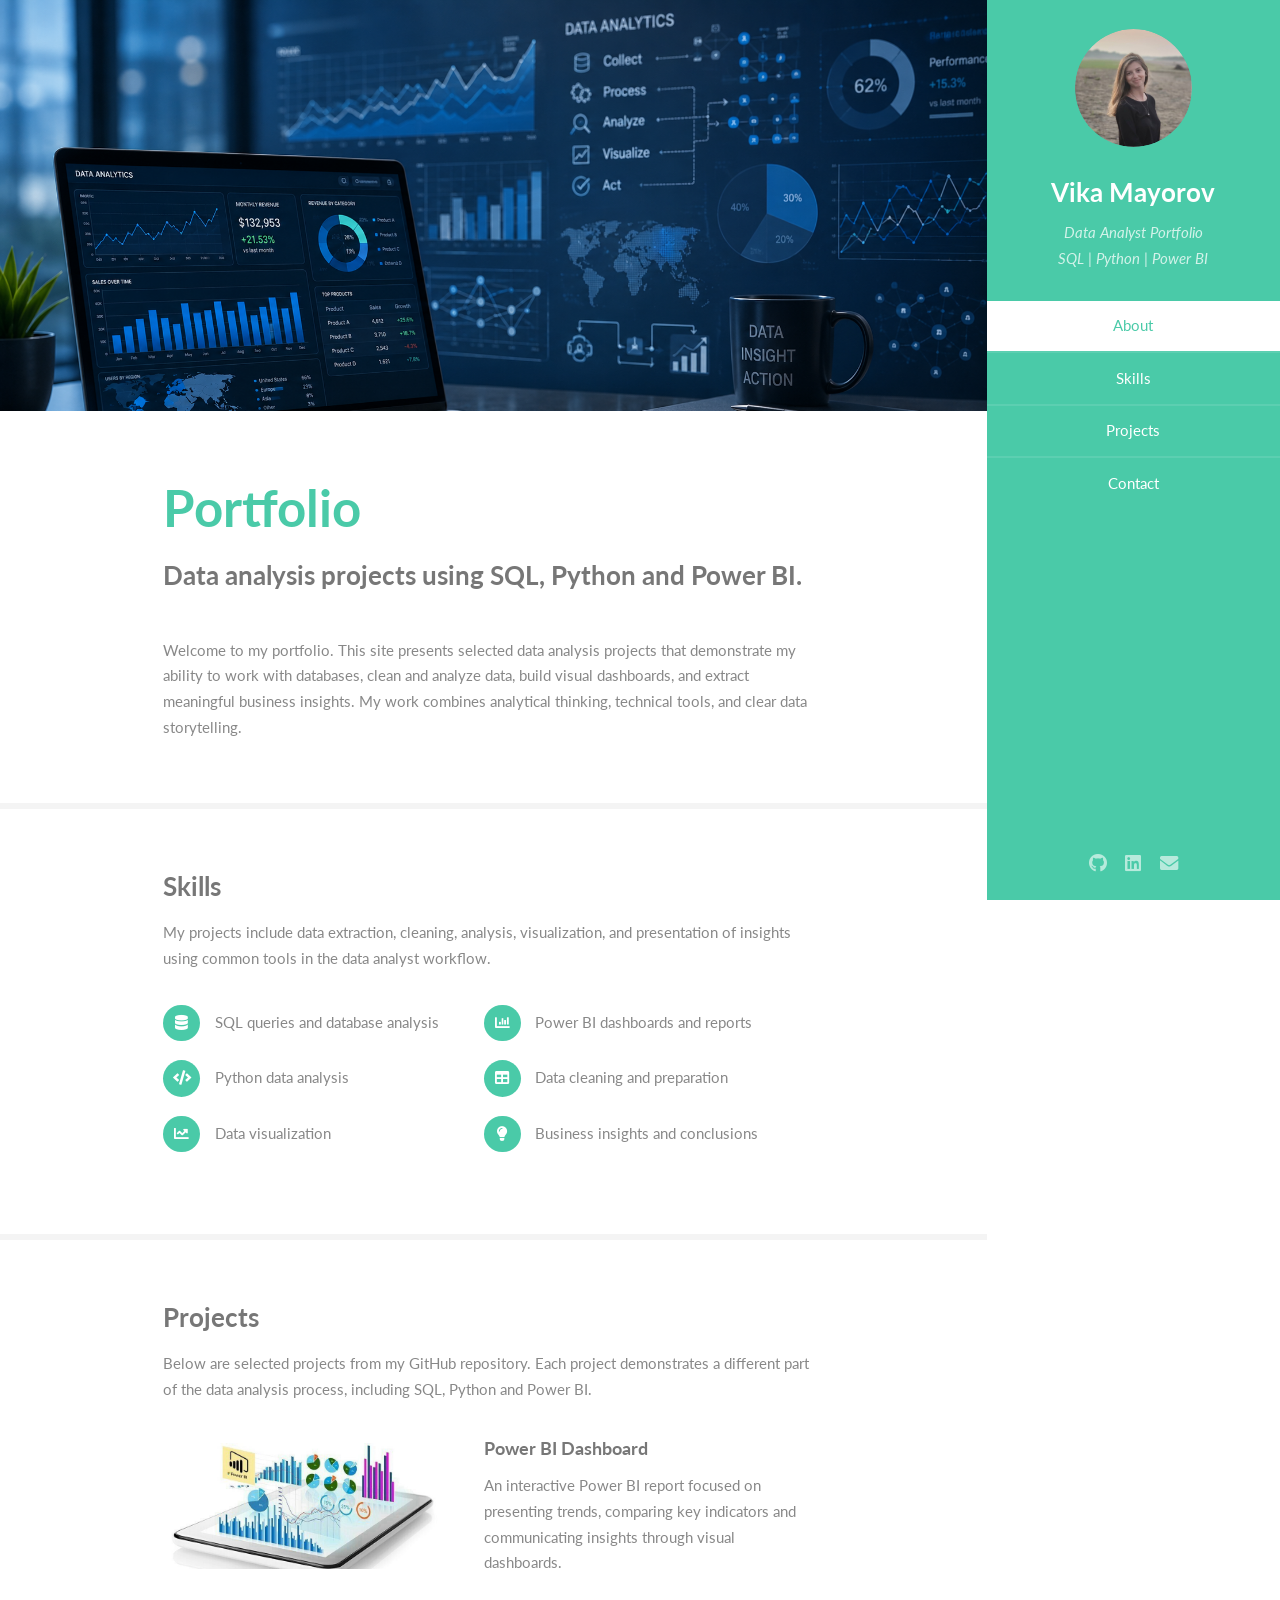
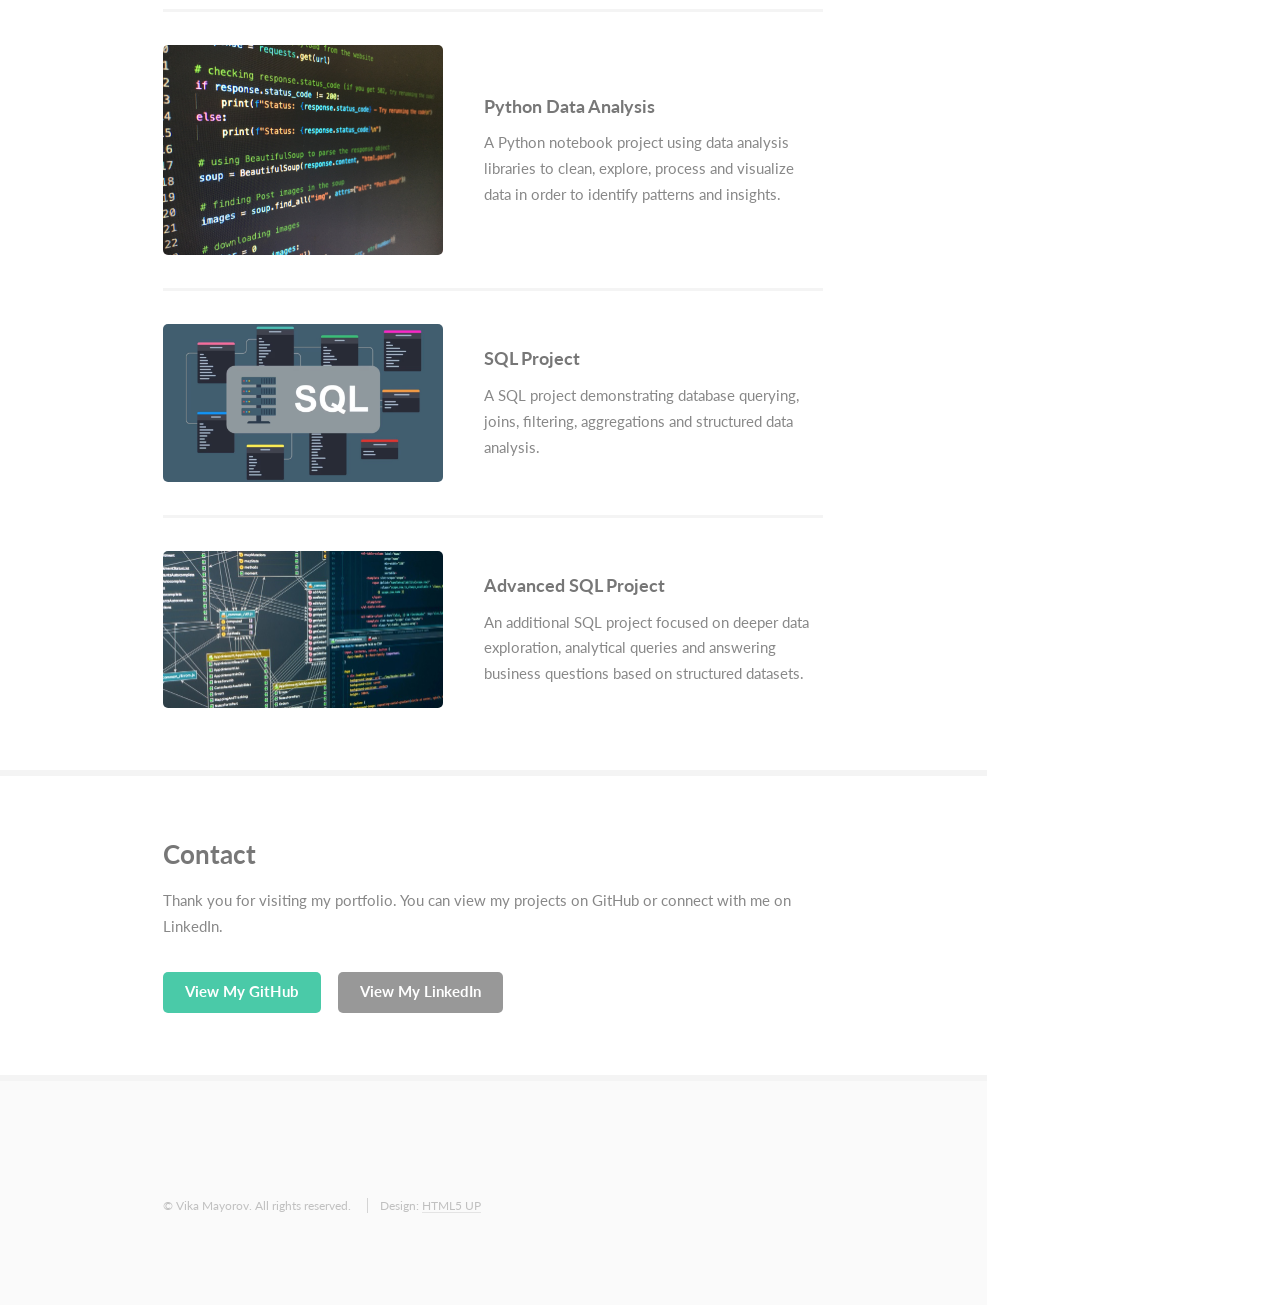
==== commit b0291f50: "Add files via upload" ====
--- a/index.html
+++ b/index.html
@@ -10,7 +10,7 @@
 
 		<section id="header">
 			<header>
-				<span class="image avatar"><img src="myphoto.jpg" alt="" /></span>
+				<span class="image avatar"><img src="images/myphoto.jpg" alt="Vika Mayorov" /></span>
 				<h1 id="logo"><a href="#">Vika Mayorov</a></h1>
 				<p>Data Analyst Portfolio<br />
 				SQL | Python | Power BI</p>
@@ -83,7 +83,7 @@
 		<div class="features">
 
 			<article>
-				<a href="https://github.com/victoriavy-spec/Project1/blob/main/ProjectPowerBI2.pbix" class="image" target="_blank">
+				<a href="https://github.com/victoriavy-spec/Project1/blob/main/ProjectPowerBI2.pdf" class="image" target="_blank">
 					<img src="images/powerbiimage.jpg" alt="Power BI project" />
 				</a>
 				<div class="inner">
--- a/assets/css/main.css
+++ b/assets/css/main.css
@@ -2199,14 +2199,22 @@
 			}
 
 		.image.main {
-			display: block;
-			height: 20em;
-			border-radius: 0;
-		}
+	display: block;
+	height: 35em;
+	border-radius: 0;
+	overflow: hidden;
+	background: none;
+}
+		
 
 			.image.main img {
-				border-radius: 0;
-			}
+	border-radius: 0;
+	width: 100%;
+	height: 100%;
+	object-fit: cover;
+	object-position: center;
+	filter: none;
+}
 
 /* List */
 
@@ -3313,4 +3321,23 @@
 				padding: 0;
 			}
 
-	}+	}
+	#one .image.main {
+	height: 28em !important;
+	background-image: url("../../images/main.png") !important;
+	background-size: cover !important;
+	background-position: center top !important;
+	background-repeat: no-repeat !important;
+}
+
+#one .image.main img {
+	display: none !important;
+}
+.custom-banner {
+	width: 100%;
+	height: 28em;
+	background-image: url("../../images/main.png");
+	background-size: cover;
+	background-position: center;
+	background-repeat: no-repeat;
+}
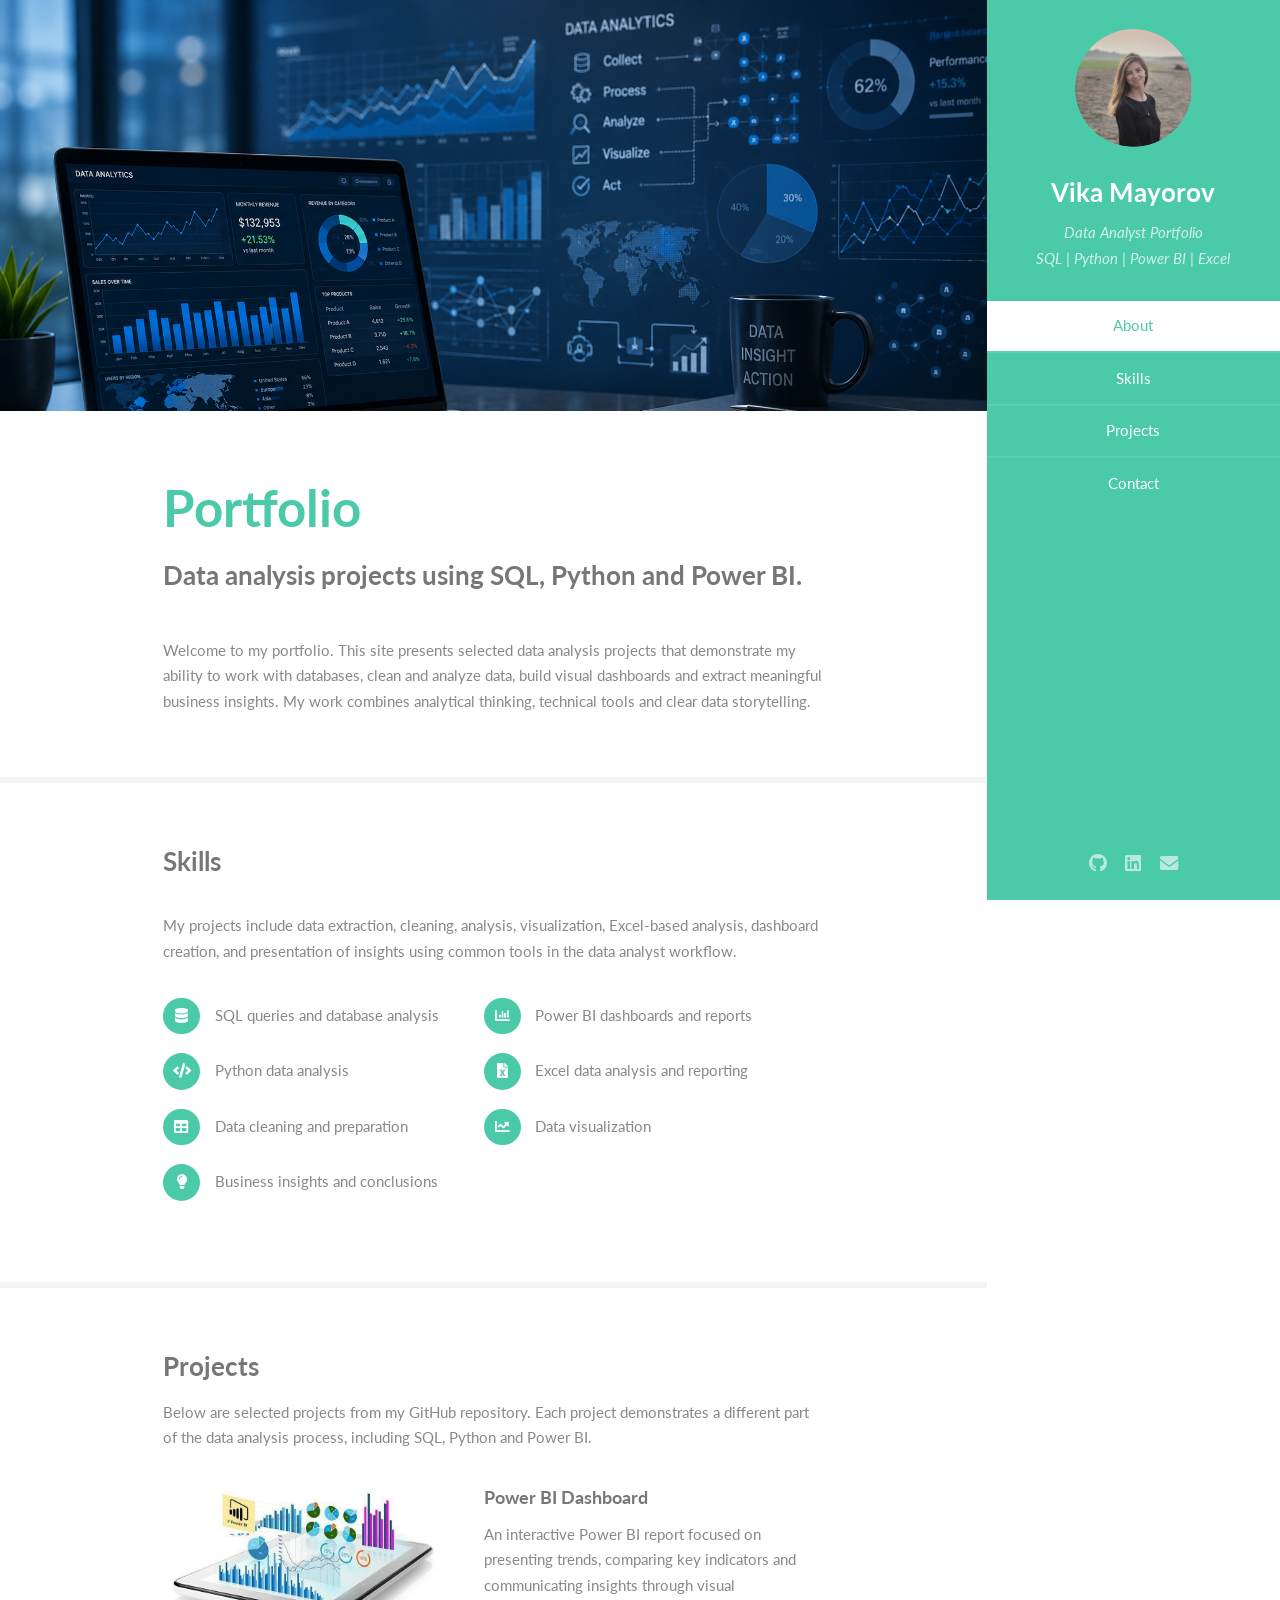
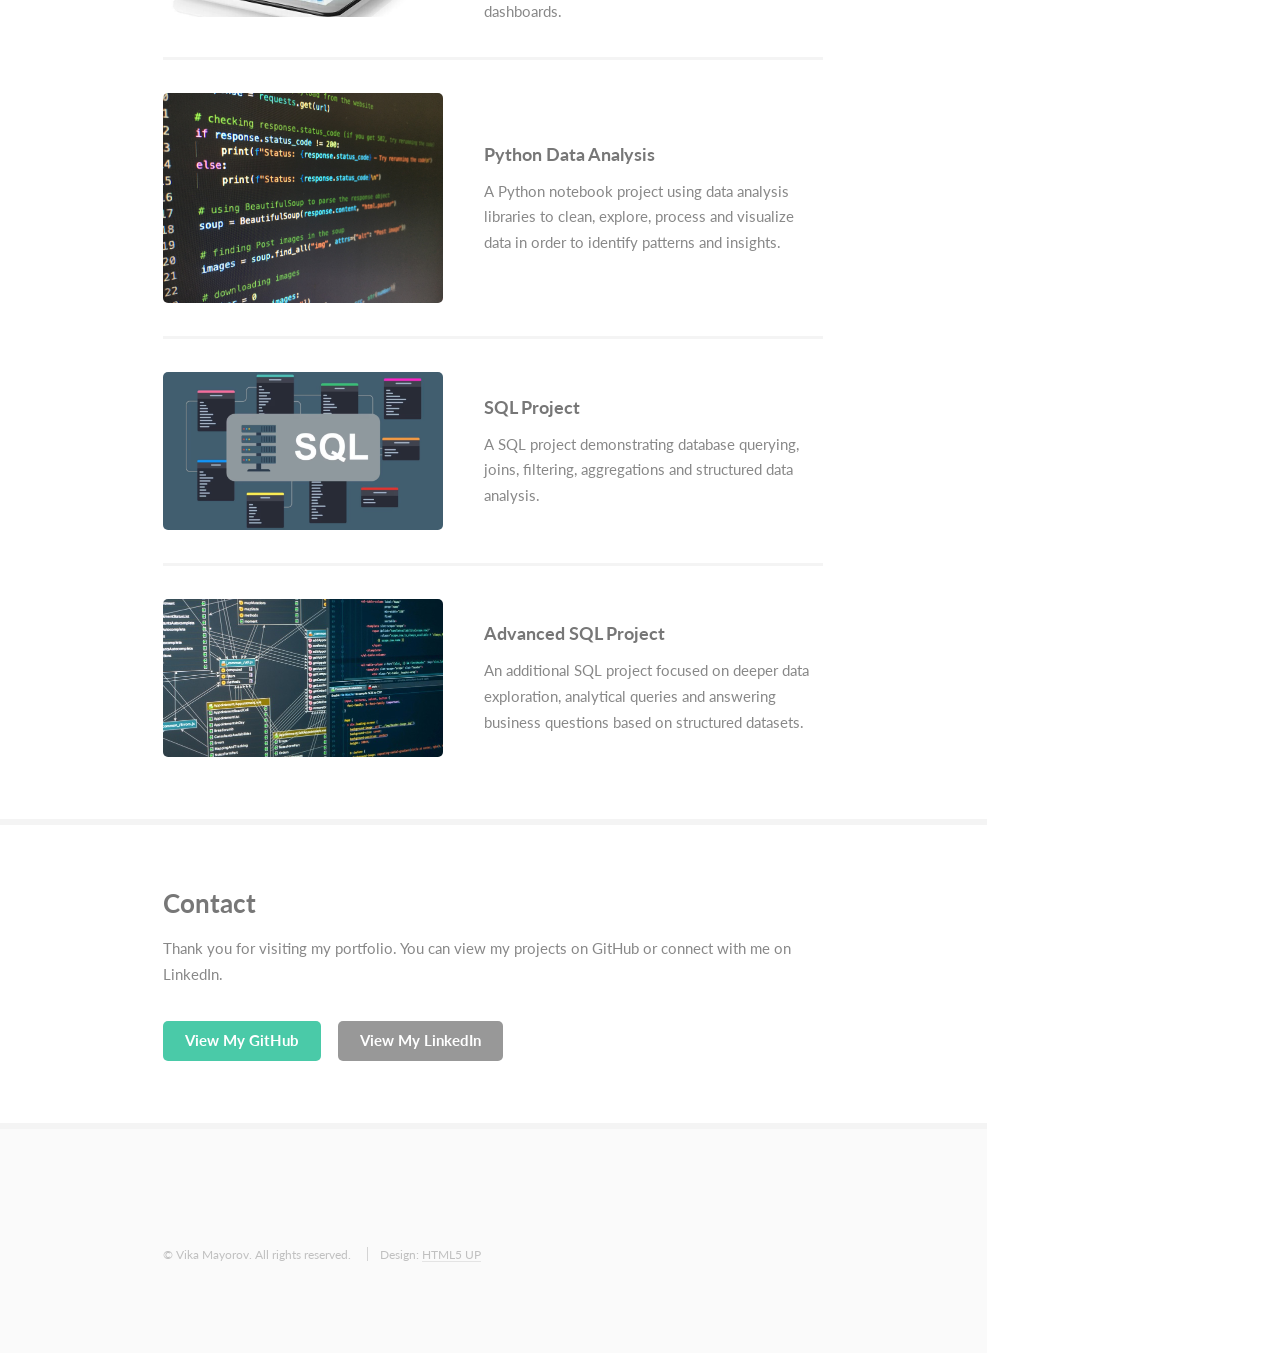
==== commit 5545bc1c: "Add files via upload" ====
--- a/index.html
+++ b/index.html
@@ -13,7 +13,7 @@
 				<span class="image avatar"><img src="images/myphoto.jpg" alt="Vika Mayorov" /></span>
 				<h1 id="logo"><a href="#">Vika Mayorov</a></h1>
 				<p>Data Analyst Portfolio<br />
-				SQL | Python | Power BI</p>
+				SQL | Python | Power BI | Excel</p>
 			</header>
 
 			<nav id="nav">
@@ -50,7 +50,7 @@
 						</header>
 
 						<p>
-							Welcome to my portfolio. This site presents selected data analysis projects that demonstrate my ability to work with databases, clean and analyze data, build visual dashboards, and extract meaningful business insights. My work combines analytical thinking, technical tools, and clear data storytelling.
+							Welcome to my portfolio. This site presents selected data analysis projects that demonstrate my ability to work with databases, clean and analyze data, build visual dashboards and extract meaningful business insights. My work combines analytical thinking, technical tools and clear data storytelling.
 						</p>
 					</div>
 				</section>
@@ -59,13 +59,15 @@
 					<div class="container">
 						<h3>Skills</h3>
 						<p>
-							My projects include data extraction, cleaning, analysis, visualization, and presentation of insights using common tools in the data analyst workflow.
-						</p>
+<p>
+	My projects include data extraction, cleaning, analysis, visualization, Excel-based analysis, dashboard creation, and presentation of insights using common tools in the data analyst workflow.
+</p>						</p>
 
 						<ul class="feature-icons">
 							<li class="icon solid fa-database">SQL queries and database analysis</li>
 							<li class="icon solid fa-chart-bar">Power BI dashboards and reports</li>
 							<li class="icon solid fa-code">Python data analysis</li>
+							<li class="icon solid fa-file-excel">Excel data analysis and reporting</li>
 							<li class="icon solid fa-table">Data cleaning and preparation</li>
 							<li class="icon solid fa-chart-line">Data visualization</li>
 							<li class="icon solid fa-lightbulb">Business insights and conclusions</li>
